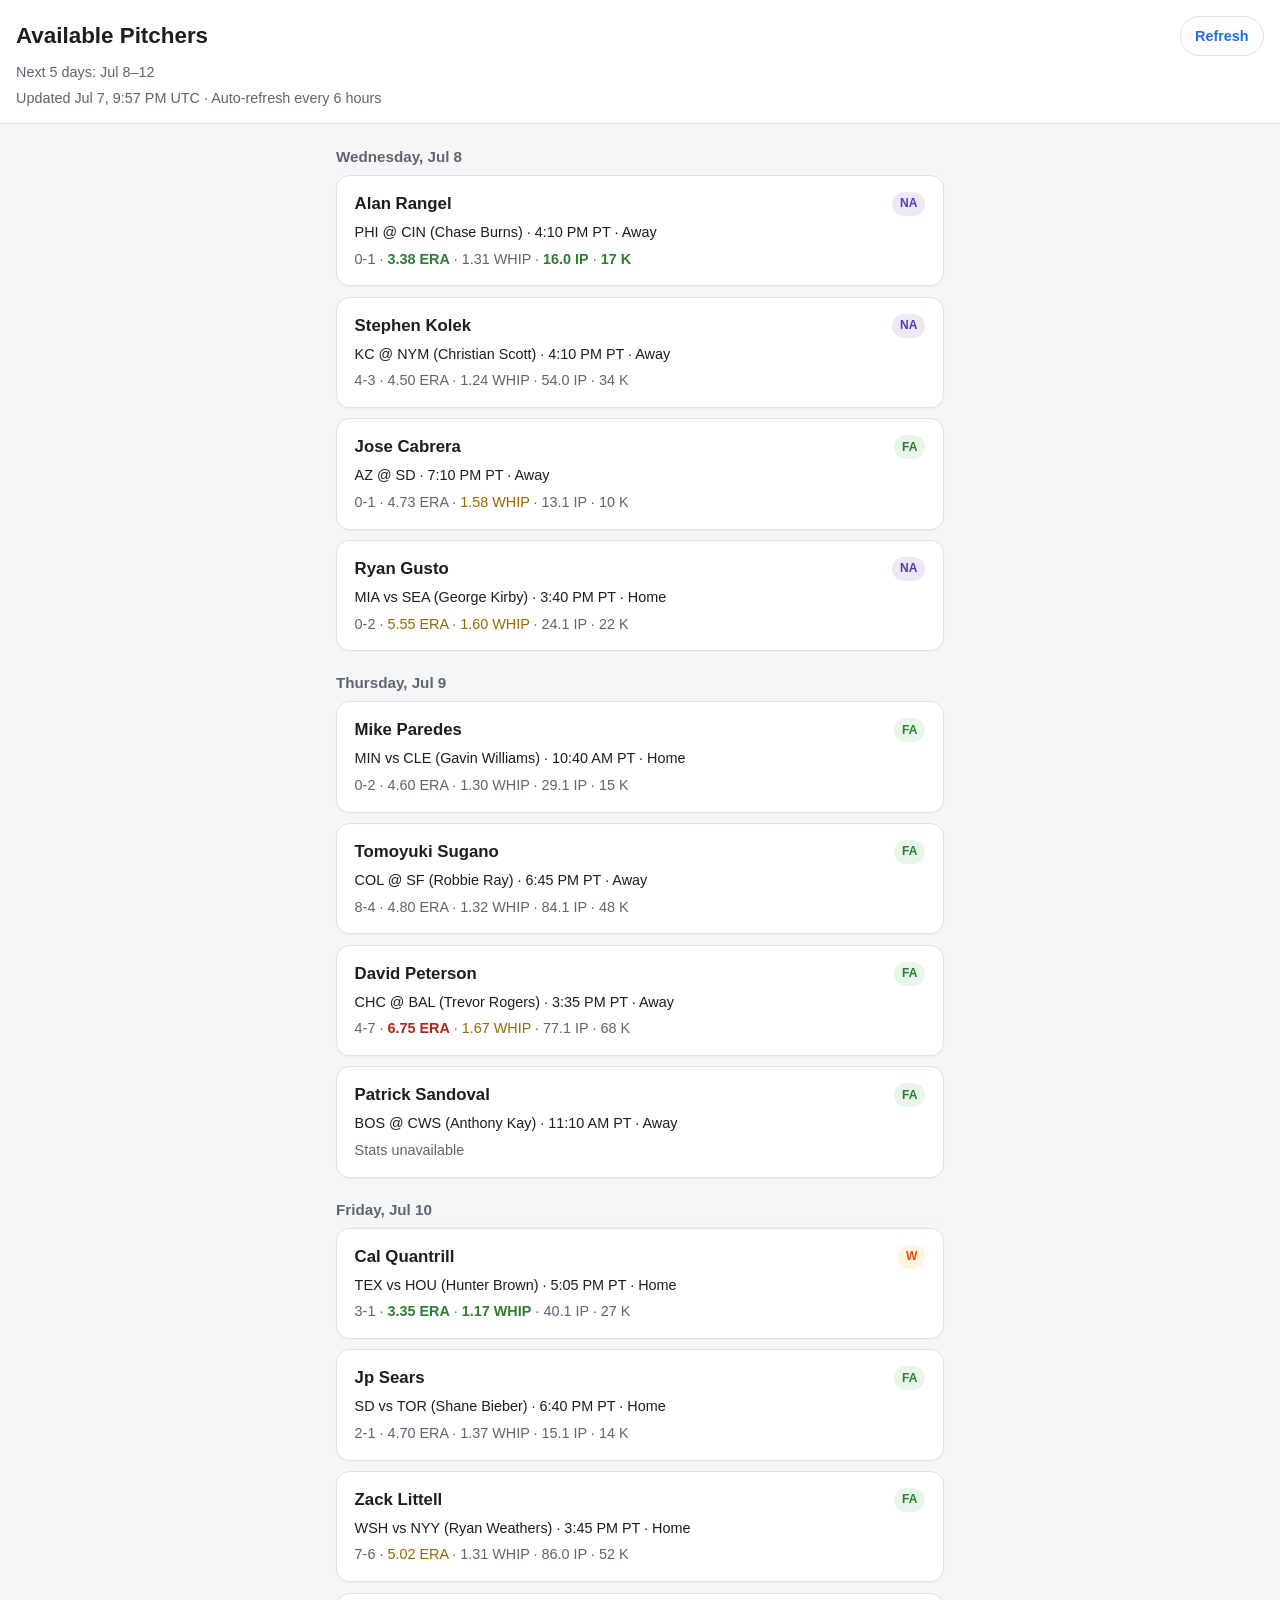
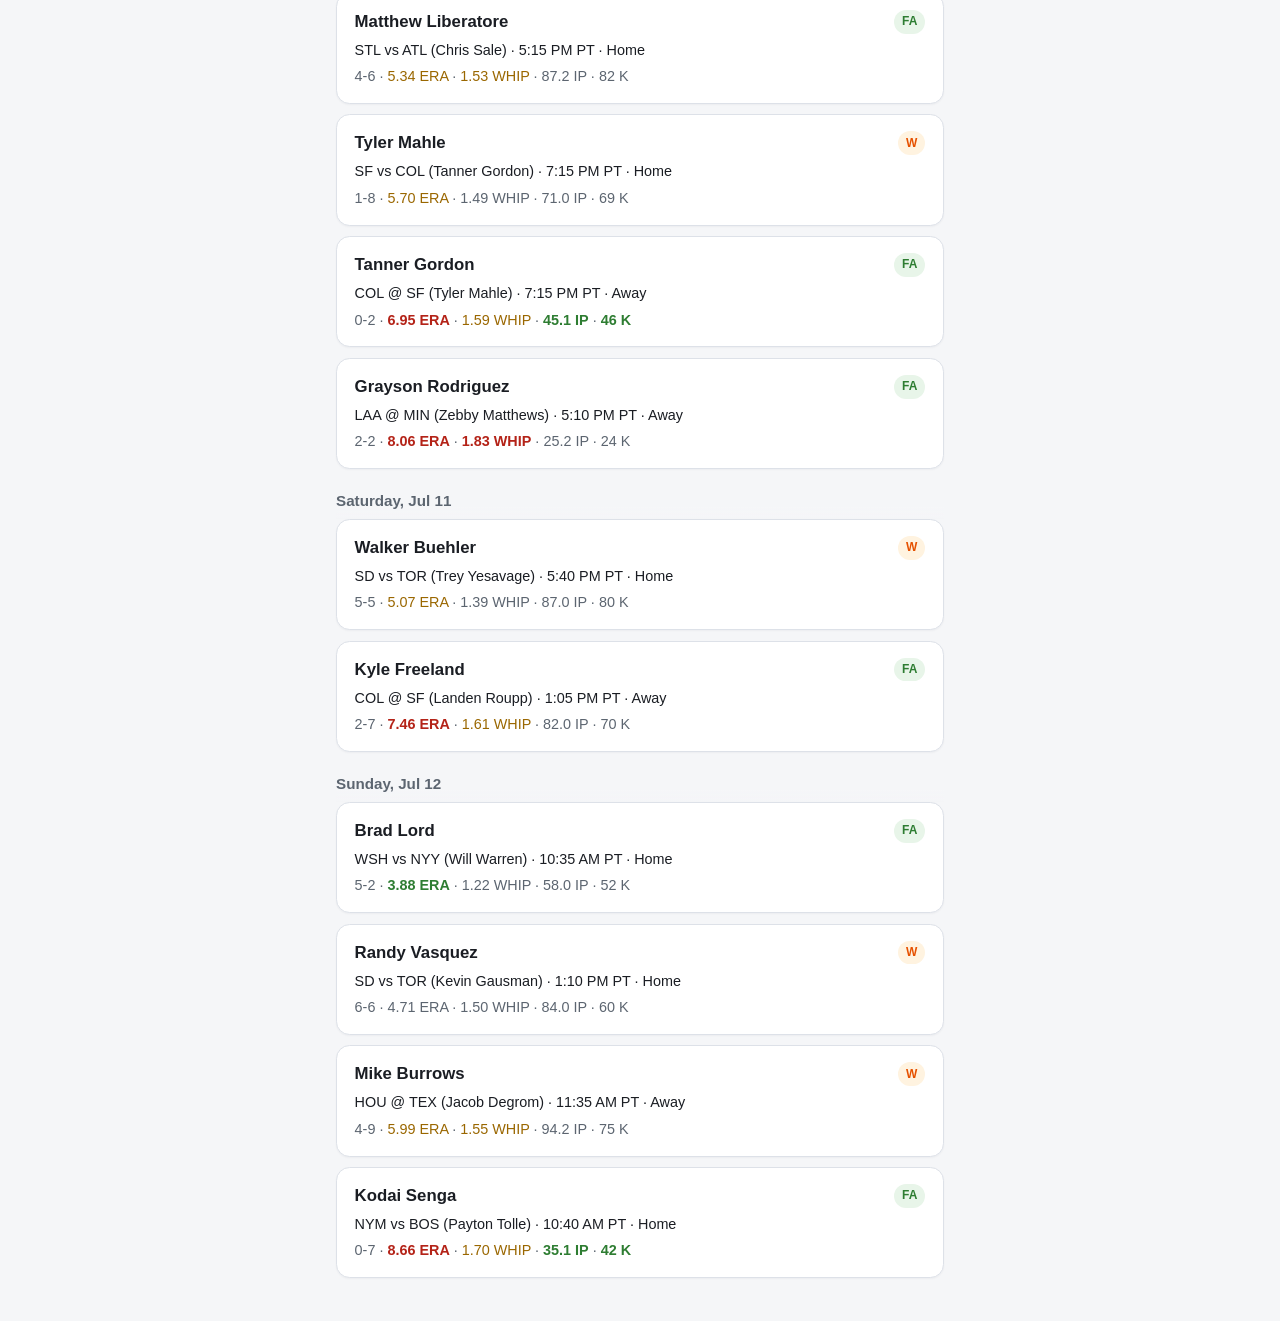
==== docs/index.html @ 3803c18a "Link pitcher names to Yahoo gamelogs Co-authored-by: Cursor <cursoragent@cursor.com>" ====
<!DOCTYPE html>
<html lang="en">
<head>
  <meta charset="utf-8">
  <meta name="viewport" content="width=device-width, initial-scale=1">
  <title>Available Pitchers</title>
  <link rel="stylesheet" href="./static/style.css">
  <script src="./js/config.js"></script>
</head>
<body>
  <header class="page-header">
    <div class="header-top">
      <h1>Available Pitchers</h1>
      <button type="button" id="refresh-btn" class="refresh-btn">Refresh</button>
    </div>
    <p id="date-range" class="date-range"></p>
    <p id="meta" class="meta"></p>
  </header>

  <main id="content">
    <p class="loading">Loading pitchers…</p>
  </main>

  <script>
    const contentEl = document.getElementById("content");
    const dateRangeEl = document.getElementById("date-range");
    const metaEl = document.getElementById("meta");
    const refreshBtn = document.getElementById("refresh-btn");
    const ghConfig = window.GH_PAGES_CONFIG || {};

    const AVAIL_LABELS = {
      free_agent: "FA",
      waivers: "W",
      na_free_agent: "NA",
    };

    function formatDateHeader(isoDate) {
      const d = new Date(isoDate + "T12:00:00");
      return d.toLocaleDateString("en-US", {
        weekday: "long",
        month: "short",
        day: "numeric",
      });
    }

    function formatCachedAt(iso) {
      if (!iso) return "";
      const d = new Date(iso);
      return d.toLocaleString("en-US", {
        month: "short",
        day: "numeric",
        hour: "numeric",
        minute: "2-digit",
        timeZoneName: "short",
      });
    }

    function parseInningsPitched(value) {
      if (value == null || value === "—") return null;
      const text = String(value).trim();
      if (!text || text === "—") return null;
      if (text.includes(".")) {
        const [whole, frac] = text.split(".", 2);
        if (frac.length === 1 && "012".includes(frac)) {
          return parseInt(whole, 10) + parseInt(frac, 10) / 3;
        }
      }
      const n = parseFloat(text);
      return Number.isFinite(n) ? n : null;
    }

    function parseStatFloat(value) {
      if (value == null || value === "—") return null;
      const n = parseFloat(String(value).trim());
      return Number.isFinite(n) ? n : null;
    }

    function eraHighlight(era) {
      const v = parseStatFloat(era);
      if (v === null) return null;
      if (v > 6) return "bad";
      if (v > 5) return "warn";
      if (v < 4) return "good";
      return null;
    }

    function whipHighlight(whip) {
      const v = parseStatFloat(whip);
      if (v === null) return null;
      if (v > 1.7) return "bad";
      if (v > 1.5) return "warn";
      if (v < 1.2) return "good";
      return null;
    }

    function kIpHighlight(strikeouts, inningsPitched) {
      const ip = parseInningsPitched(inningsPitched);
      if (ip === null) return null;
      const ks = Number(strikeouts);
      if (!Number.isFinite(ks)) return null;
      return ks > ip ? "good" : null;
    }

    function statHighlights(stats) {
      return {
        era: eraHighlight(stats.era),
        whip: whipHighlight(stats.whip),
        k_ip: kIpHighlight(stats.strikeouts, stats.innings_pitched),
      };
    }

    function statHighlightClass(level) {
      return level ? `stat-${level}` : "";
    }

    function appendStatPart(parent, text, level) {
      const cls = statHighlightClass(level);
      if (cls) {
        const span = document.createElement("span");
        span.className = cls;
        span.textContent = text;
        parent.appendChild(span);
      } else {
        parent.appendChild(document.createTextNode(text));
      }
    }

    function renderStatsLine(stats, parentEl) {
      parentEl.replaceChildren();
      if (!stats) {
        parentEl.textContent = "Stats unavailable";
        return;
      }
      const h = statHighlights(stats);
      const wl = `${stats.wins ?? 0}-${stats.losses ?? 0}`;
      parentEl.appendChild(document.createTextNode(`${wl} · `));
      appendStatPart(parentEl, `${stats.era ?? "—"} ERA`, h.era);
      parentEl.appendChild(document.createTextNode(" · "));
      appendStatPart(parentEl, `${stats.whip ?? "—"} WHIP`, h.whip);
      parentEl.appendChild(document.createTextNode(" · "));
      appendStatPart(parentEl, `${stats.innings_pitched ?? "—"} IP`, h.k_ip);
      parentEl.appendChild(document.createTextNode(" · "));
      appendStatPart(parentEl, `${stats.strikeouts ?? 0} K`, h.k_ip);
    }

    function homeAwayLabel(value) {
      return value === "away" ? "Away" : "Home";
    }

    function renderPitchers(data) {
      dateRangeEl.textContent = data.date_range
        ? `Next ${data.days} days: ${data.date_range}`
        : "";

      const updated = data.cached_at ? `Updated ${formatCachedAt(data.cached_at)}` : "";
      const schedule = " · Auto-refresh every 6 hours";
      metaEl.textContent = updated ? `${updated}${schedule}` : `No data loaded yet${schedule}`;

      if (data.warnings && data.warnings.length) {
        const warn = document.createElement("div");
        warn.className = "warnings";
        warn.textContent = data.warnings.join(" ");
        contentEl.innerHTML = "";
        contentEl.appendChild(warn);
      } else {
        contentEl.innerHTML = "";
      }

      const pitchers = data.pitchers || [];
      if (!pitchers.length) {
        const empty = document.createElement("p");
        empty.className = "empty";
        empty.textContent = "No available probable starters in this window.";
        contentEl.appendChild(empty);
        return;
      }

      let currentDate = null;
      let section = null;

      for (const p of pitchers) {
        if (p.date !== currentDate) {
          currentDate = p.date;
          section = document.createElement("section");
          section.className = "day-section";

          const heading = document.createElement("h2");
          heading.className = "day-heading";
          heading.textContent = formatDateHeader(p.date);
          section.appendChild(heading);

          contentEl.appendChild(section);
        }

        const card = document.createElement("article");
        card.className = "pitcher-card";

        const top = document.createElement("div");
        top.className = "card-top";

        const name = document.createElement("h3");
        name.className = "pitcher-name";
        if (p.yahoo_gamelog_url) {
          const link = document.createElement("a");
          link.href = p.yahoo_gamelog_url;
          link.target = "_blank";
          link.rel = "noopener noreferrer";
          link.textContent = p.name;
          name.appendChild(link);
        } else {
          name.textContent = p.name;
        }

        const badge = document.createElement("span");
        badge.className = `badge badge-${p.availability || "free_agent"}`;
        badge.textContent = AVAIL_LABELS[p.availability] || "FA";

        top.appendChild(name);
        top.appendChild(badge);

        const matchup = document.createElement("p");
        matchup.className = "matchup";
        const venue = p.home_away === "away" ? "@" : "vs";
        const opponentPitcher = p.opposing_pitcher_name ? ` (${p.opposing_pitcher_name})` : "";
        matchup.textContent = `${p.pitcher_team} ${venue} ${p.opponent_team}${opponentPitcher} · ${p.game_time_pt} · ${homeAwayLabel(p.home_away)}`;

        const stats = document.createElement("p");
        stats.className = "stats";
        renderStatsLine(p.stats, stats);

        card.appendChild(top);
        card.appendChild(matchup);
        card.appendChild(stats);
        section.appendChild(card);
      }
    }

    function pitchersUrl(cacheBust = false) {
      const base = "./data/pitchers.json";
      return cacheBust ? `${base}?t=${Date.now()}` : base;
    }

    async function fetchPitchers(cacheBust = false) {
      const resp = await fetch(pitchersUrl(cacheBust));
      const text = await resp.text();
      let data;
      try {
        data = JSON.parse(text);
      } catch (_) {
        throw new Error("Could not read pitcher data.");
      }
      if (!resp.ok) {
        throw new Error(data.error || "Failed to load pitchers");
      }
      return data;
    }

    async function dispatchRefreshWorkflow() {
      const token = ghConfig.dispatchToken;
      if (!token || !ghConfig.repo || !ghConfig.workflowFile) {
        return false;
      }
      const resp = await fetch(
        `https://api.github.com/repos/${ghConfig.repo}/actions/workflows/${ghConfig.workflowFile}/dispatches`,
        {
          method: "POST",
          headers: {
            Accept: "application/vnd.github+json",
            Authorization: `Bearer ${token}`,
            "X-GitHub-Api-Version": "2022-11-28",
          },
          body: JSON.stringify({ ref: "main" }),
        }
      );
      if (!resp.ok) {
        throw new Error("Could not start refresh workflow.");
      }
      return true;
    }

    function sleep(ms) {
      return new Promise((resolve) => setTimeout(resolve, ms));
    }

    async function pollForUpdatedData(previousCachedAt, maxWaitMs = 180000) {
      const deadline = Date.now() + maxWaitMs;
      while (Date.now() < deadline) {
        await sleep(10000);
        const data = await fetchPitchers(true);
        if (data.cached_at && data.cached_at !== previousCachedAt) {
          return data;
        }
      }
      return fetchPitchers(true);
    }

    async function loadPitchers({ refresh = false } = {}) {
      refreshBtn.disabled = true;
      const started = Date.now();
      const timer = setInterval(() => {
        const secs = Math.floor((Date.now() - started) / 1000);
        const hint = refresh
          ? secs < 15
            ? "Starting refresh…"
            : `Fetching fresh data… (${secs}s)`
          : "Loading pitchers…";
        contentEl.innerHTML = `<p class="loading">${hint}</p>`;
      }, 1000);
      contentEl.innerHTML = '<p class="loading">Loading pitchers…</p>';

      try {
        let data = await fetchPitchers(refresh);
        if (refresh) {
          const previousCachedAt = data.cached_at;
          const dispatched = await dispatchRefreshWorkflow();
          if (dispatched) {
            data = await pollForUpdatedData(previousCachedAt);
          } else {
            data = await fetchPitchers(true);
          }
        }
        renderPitchers(data);
      } catch (err) {
        contentEl.innerHTML = `<p class="error">${err.message}</p>`;
      } finally {
        clearInterval(timer);
        refreshBtn.disabled = false;
      }
    }

    refreshBtn.addEventListener("click", () => loadPitchers({ refresh: true }));
    loadPitchers({ refresh: false });
  </script>
</body>
</html>
---- docs/static/style.css ----
:root {
  color-scheme: light;
  --bg: #f5f6f8;
  --card: #ffffff;
  --text: #1a1d23;
  --muted: #5c6570;
  --border: #dde1e8;
  --accent: #1f6feb;
  --badge-fa: #e8f5e9;
  --badge-fa-text: #2e7d32;
  --badge-w: #fff3e0;
  --badge-w-text: #e65100;
  --badge-na: #ede7f6;
  --badge-na-text: #5e35b1;
  --error: #b42318;
}

* {
  box-sizing: border-box;
}

body {
  margin: 0;
  font-family: -apple-system, BlinkMacSystemFont, "Segoe UI", Roboto, Helvetica, Arial, sans-serif;
  background: var(--bg);
  color: var(--text);
  line-height: 1.45;
}

.page-header {
  position: sticky;
  top: 0;
  z-index: 10;
  background: var(--card);
  border-bottom: 1px solid var(--border);
  padding: 1rem 1rem 0.85rem;
}

.header-top {
  display: flex;
  align-items: center;
  justify-content: space-between;
  gap: 0.75rem;
}

h1 {
  margin: 0;
  font-size: 1.25rem;
  font-weight: 700;
}

.date-range,
.meta {
  margin: 0.35rem 0 0;
  font-size: 0.9rem;
  color: var(--muted);
}

.refresh-btn {
  border: 1px solid var(--border);
  background: var(--card);
  color: var(--accent);
  border-radius: 999px;
  padding: 0.45rem 0.9rem;
  font-size: 0.9rem;
  font-weight: 600;
  cursor: pointer;
  min-height: 2.5rem;
}

.refresh-btn:disabled {
  opacity: 0.6;
  cursor: wait;
}

main {
  padding: 0.75rem 1rem 2rem;
  max-width: 640px;
  margin: 0 auto;
}

.loading,
.empty,
.error {
  text-align: center;
  padding: 2rem 0.5rem;
  color: var(--muted);
}

.error {
  color: var(--error);
}

.warnings {
  background: #fff8e1;
  border: 1px solid #ffe082;
  border-radius: 0.75rem;
  padding: 0.75rem 1rem;
  margin-bottom: 0.75rem;
  font-size: 0.9rem;
  color: #6d4c00;
}

.day-section {
  margin-bottom: 0.5rem;
}

.day-heading {
  position: sticky;
  top: 5.5rem;
  z-index: 5;
  margin: 0;
  padding: 0.65rem 0 0.45rem;
  font-size: 0.95rem;
  font-weight: 700;
  color: var(--muted);
  background: linear-gradient(var(--bg) 70%, transparent);
}

.pitcher-card {
  background: var(--card);
  border: 1px solid var(--border);
  border-radius: 0.85rem;
  padding: 0.85rem 1rem;
  margin-bottom: 0.65rem;
  box-shadow: 0 1px 2px rgba(16, 24, 40, 0.04);
}

.card-top {
  display: flex;
  align-items: flex-start;
  justify-content: space-between;
  gap: 0.75rem;
}

.pitcher-name {
  margin: 0;
  font-size: 1.05rem;
  font-weight: 700;
}

.pitcher-name a {
  color: inherit;
  text-decoration: none;
}

.pitcher-name a:hover {
  color: var(--accent);
  text-decoration: underline;
}

.badge {
  flex-shrink: 0;
  font-size: 0.75rem;
  font-weight: 700;
  padding: 0.2rem 0.5rem;
  border-radius: 999px;
}

.badge-free_agent {
  background: var(--badge-fa);
  color: var(--badge-fa-text);
}

.badge-waivers {
  background: var(--badge-w);
  color: var(--badge-w-text);
}

.badge-na_free_agent {
  background: var(--badge-na);
  color: var(--badge-na-text);
}

.matchup,
.stats {
  margin: 0.35rem 0 0;
  font-size: 0.9rem;
}

.matchup {
  color: var(--text);
}

.stats {
  color: var(--muted);
}

.stats .stat-good {
  font-weight: 700;
  color: var(--badge-fa-text);
}

.stats .stat-warn {
  color: #9a6700;
}

.stats .stat-bad {
  font-weight: 700;
  color: var(--error);
}

@media (min-width: 480px) {
  h1 {
    font-size: 1.4rem;
  }

  .pitcher-card {
    padding: 1rem 1.1rem;
  }
}
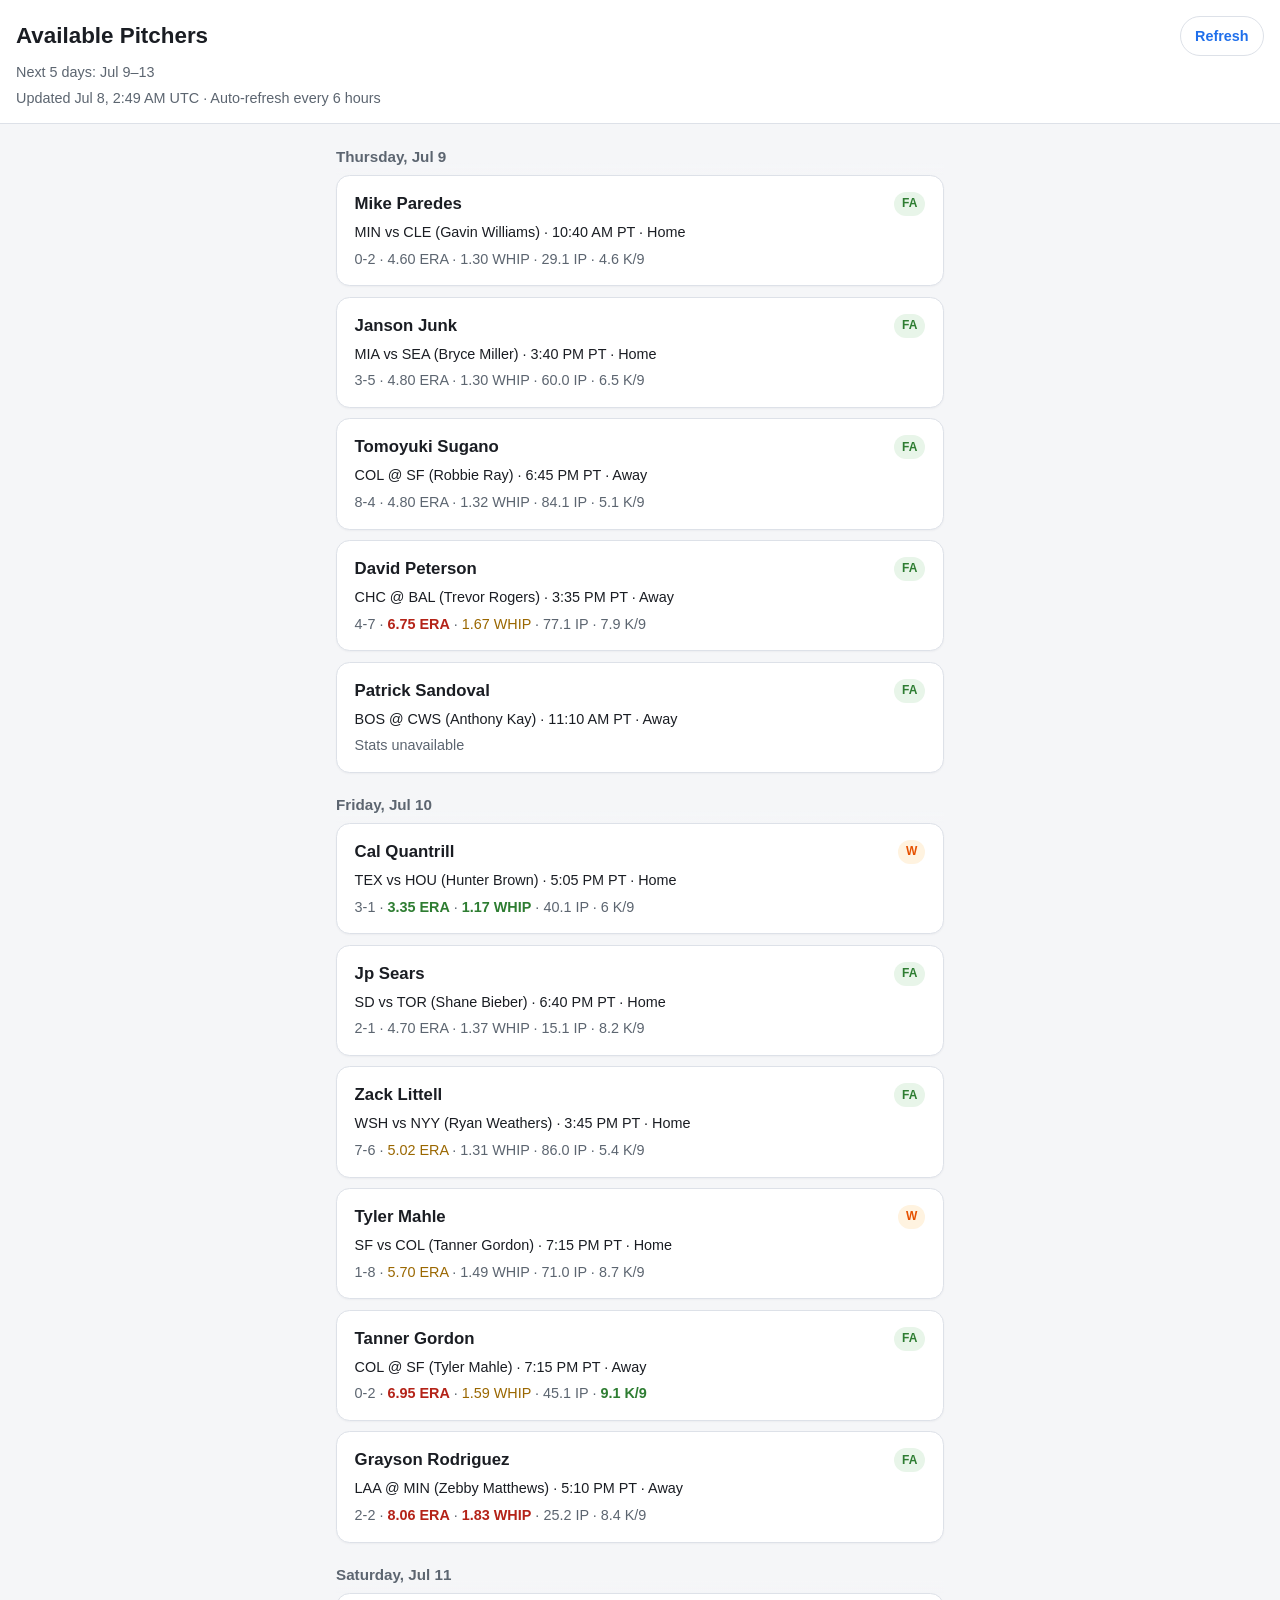
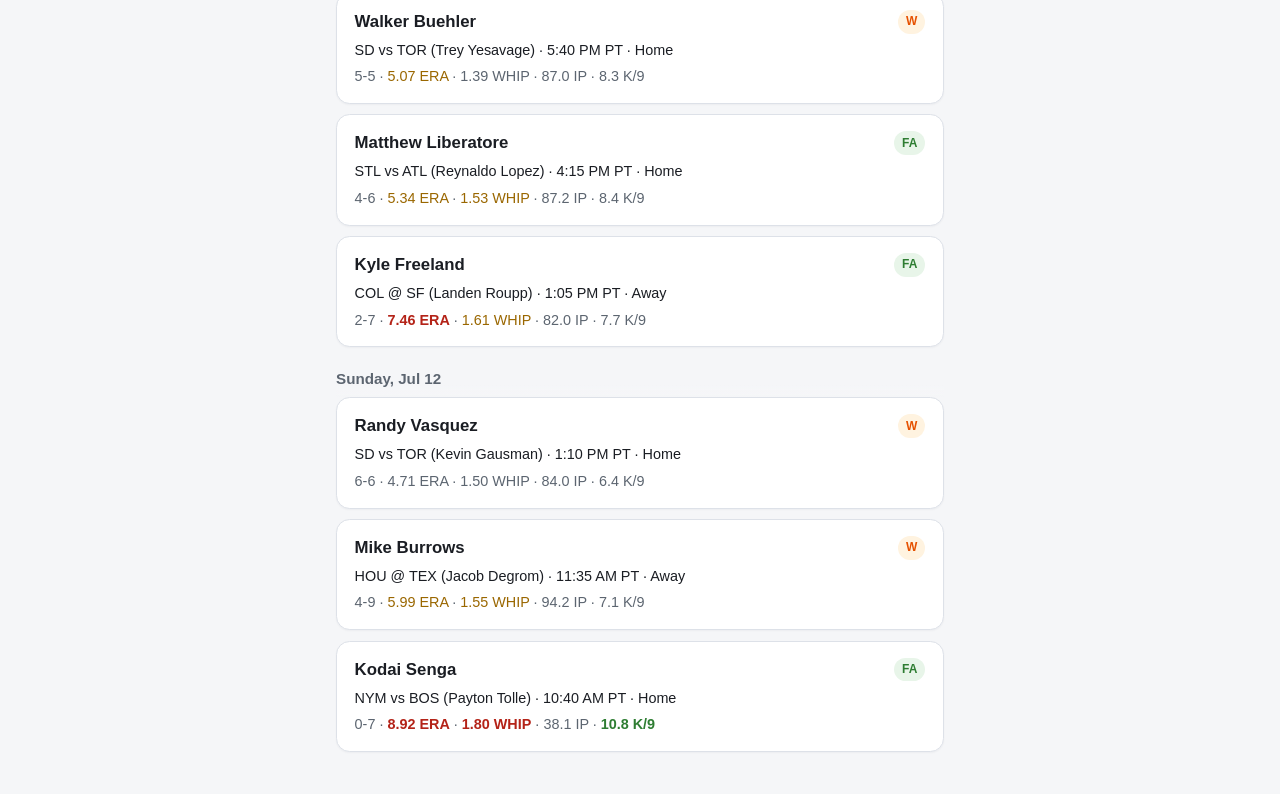
==== commit 650522a1: "Add K/9" ====
--- a/docs/index.html
+++ b/docs/index.html
@@ -93,19 +93,32 @@
       return null;
     }
 
-    function kIpHighlight(strikeouts, inningsPitched) {
+    function kPer9(strikeouts, inningsPitched) {
       const ip = parseInningsPitched(inningsPitched);
-      if (ip === null) return null;
+      if (ip === null || ip <= 0) return null;
       const ks = Number(strikeouts);
       if (!Number.isFinite(ks)) return null;
-      return ks > ip ? "good" : null;
+      return (ks / ip) * 9;
+    }
+
+    function formatKPer9(value) {
+      if (value === null) return "—";
+      const rounded = Math.round(value * 10) / 10;
+      if (rounded === Math.floor(rounded)) return String(Math.floor(rounded));
+      return String(rounded);
+    }
+
+    function kPer9Highlight(strikeouts, inningsPitched) {
+      const value = kPer9(strikeouts, inningsPitched);
+      if (value === null) return null;
+      return value >= 9 ? "good" : null;
     }
 
     function statHighlights(stats) {
       return {
         era: eraHighlight(stats.era),
         whip: whipHighlight(stats.whip),
-        k_ip: kIpHighlight(stats.strikeouts, stats.innings_pitched),
+        k_per_9: kPer9Highlight(stats.strikeouts, stats.innings_pitched),
       };
     }
 
@@ -138,16 +151,17 @@
       parentEl.appendChild(document.createTextNode(" · "));
       appendStatPart(parentEl, `${stats.whip ?? "—"} WHIP`, h.whip);
       parentEl.appendChild(document.createTextNode(" · "));
-      appendStatPart(parentEl, `${stats.innings_pitched ?? "—"} IP`, h.k_ip);
+      parentEl.appendChild(document.createTextNode(`${stats.innings_pitched ?? "—"} IP`));
       parentEl.appendChild(document.createTextNode(" · "));
-      appendStatPart(parentEl, `${stats.strikeouts ?? 0} K`, h.k_ip);
+      const k9 = kPer9(stats.strikeouts, stats.innings_pitched);
+      appendStatPart(parentEl, `${formatKPer9(k9)} K/9`, h.k_per_9);
     }
 
     function homeAwayLabel(value) {
       return value === "away" ? "Away" : "Home";
     }
 
-    function renderPitchers(data) {
+    function renderPitchers(data, { refreshNotice = null } = {}) {
       dateRangeEl.textContent = data.date_range
         ? `Next ${data.days} days: ${data.date_range}`
         : "";
@@ -156,14 +170,18 @@
       const schedule = " · Auto-refresh every 6 hours";
       metaEl.textContent = updated ? `${updated}${schedule}` : `No data loaded yet${schedule}`;
 
+      contentEl.innerHTML = "";
+      if (refreshNotice) {
+        const notice = document.createElement("div");
+        notice.className = "warnings";
+        notice.textContent = refreshNotice;
+        contentEl.appendChild(notice);
+      }
       if (data.warnings && data.warnings.length) {
         const warn = document.createElement("div");
         warn.className = "warnings";
         warn.textContent = data.warnings.join(" ");
-        contentEl.innerHTML = "";
         contentEl.appendChild(warn);
-      } else {
-        contentEl.innerHTML = "";
       }
 
       const pitchers = data.pitchers || [];
@@ -255,10 +273,22 @@
       return data;
     }
 
+    function refreshDispatchNotice(result) {
+      if (result.ok) return null;
+      if (result.reason === "no_token") {
+        return "Live refresh unavailable (no dispatch token on this site). Showing last cached data.";
+      }
+      if (result.status === 401) {
+        return "Live refresh unavailable (dispatch token rejected by GitHub). If you just updated PAGES_REFRESH_TOKEN, run the Refresh pitcher data workflow once so it republishes docs/js/config.js. The token also needs Actions: Read and write on this repo.";
+      }
+      const detail = result.detail || (result.status ? `HTTP ${result.status}` : "unknown error");
+      return `Live refresh unavailable (${detail}). Showing last cached data.`;
+    }
+
     async function dispatchRefreshWorkflow() {
       const token = ghConfig.dispatchToken;
       if (!token || !ghConfig.repo || !ghConfig.workflowFile) {
-        return false;
+        return { ok: false, reason: "no_token" };
       }
       const resp = await fetch(
         `https://api.github.com/repos/${ghConfig.repo}/actions/workflows/${ghConfig.workflowFile}/dispatches`,
@@ -273,9 +303,16 @@
         }
       );
       if (!resp.ok) {
-        throw new Error("Could not start refresh workflow.");
-      }
-      return true;
+        let detail = "";
+        try {
+          const body = await resp.json();
+          detail = body.message || "";
+        } catch (_) {
+          /* ignore */
+        }
+        return { ok: false, reason: "dispatch_failed", status: resp.status, detail };
+      }
+      return { ok: true };
     }
 
     function sleep(ms) {
@@ -310,16 +347,18 @@
 
       try {
         let data = await fetchPitchers(refresh);
+        let refreshNotice = null;
         if (refresh) {
           const previousCachedAt = data.cached_at;
-          const dispatched = await dispatchRefreshWorkflow();
-          if (dispatched) {
+          const dispatch = await dispatchRefreshWorkflow();
+          if (dispatch.ok) {
             data = await pollForUpdatedData(previousCachedAt);
           } else {
+            refreshNotice = refreshDispatchNotice(dispatch);
             data = await fetchPitchers(true);
           }
         }
-        renderPitchers(data);
+        renderPitchers(data, { refreshNotice });
       } catch (err) {
         contentEl.innerHTML = `<p class="error">${err.message}</p>`;
       } finally {
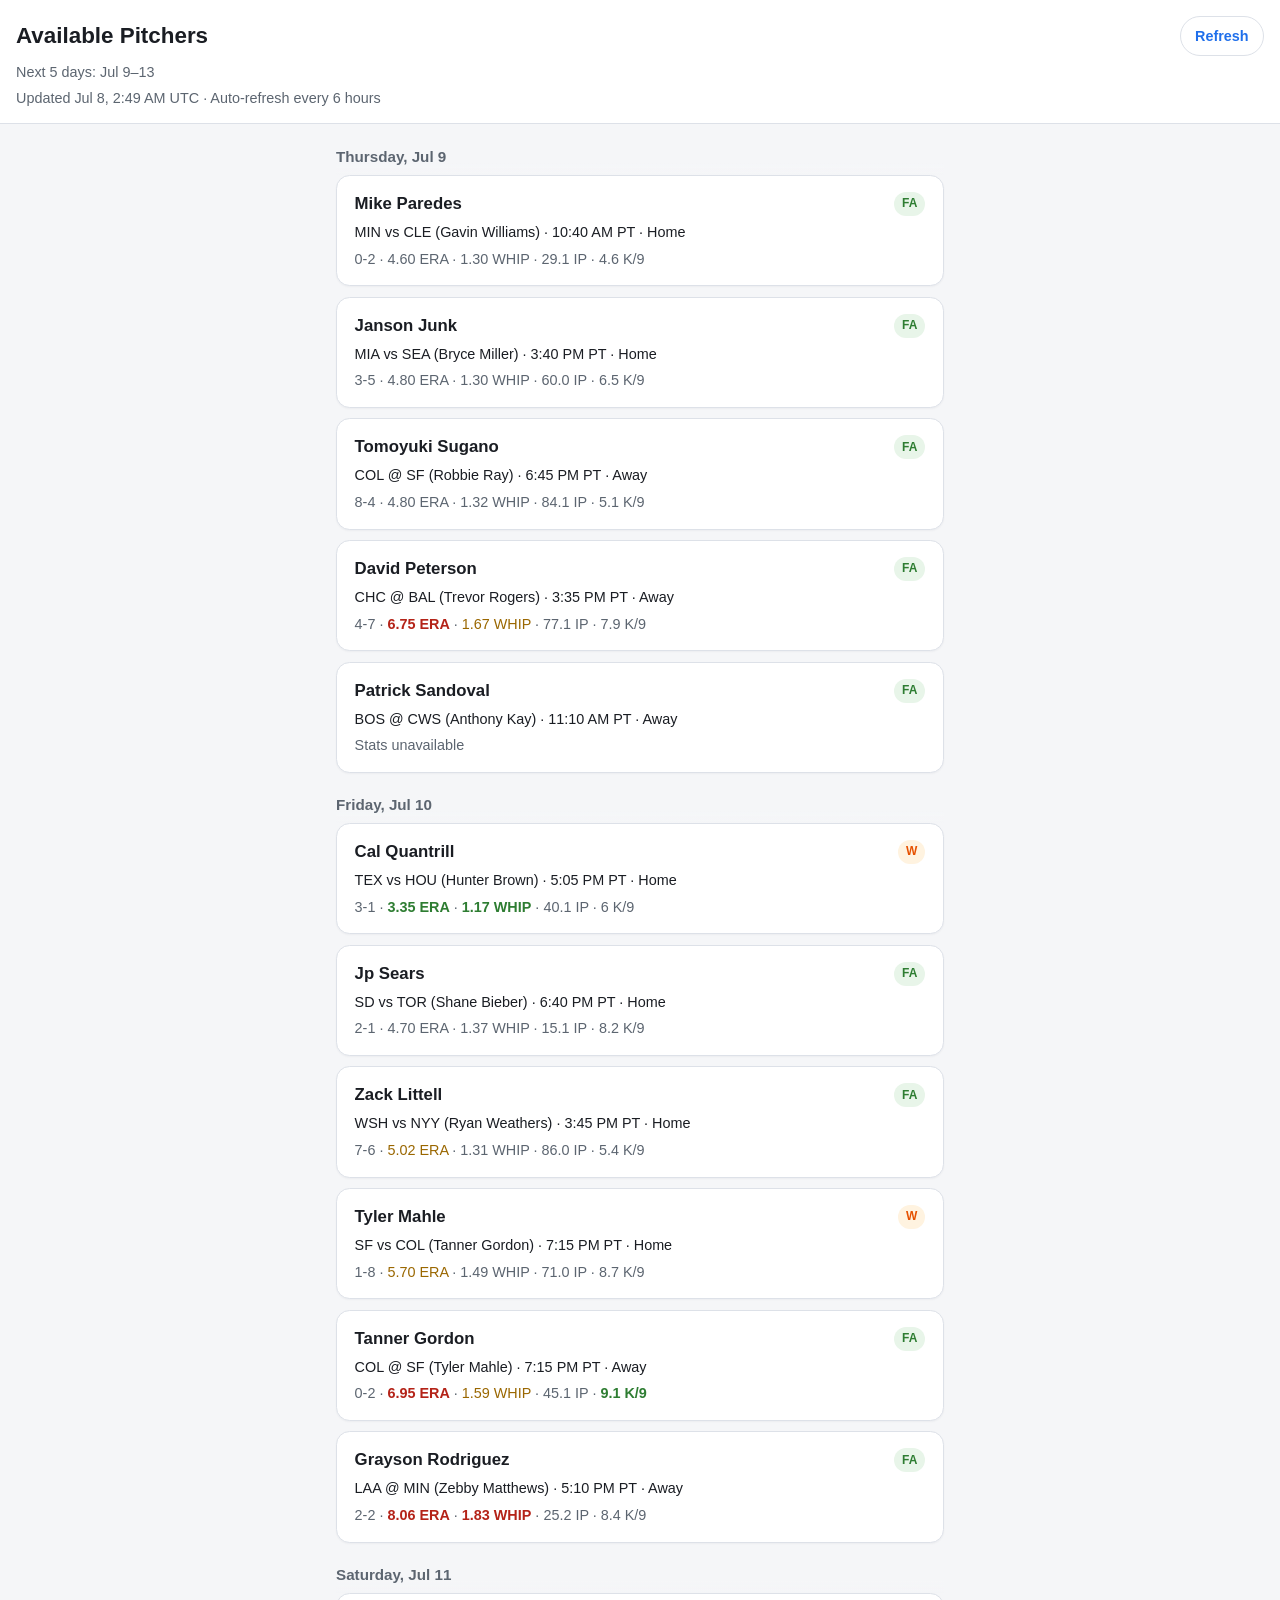
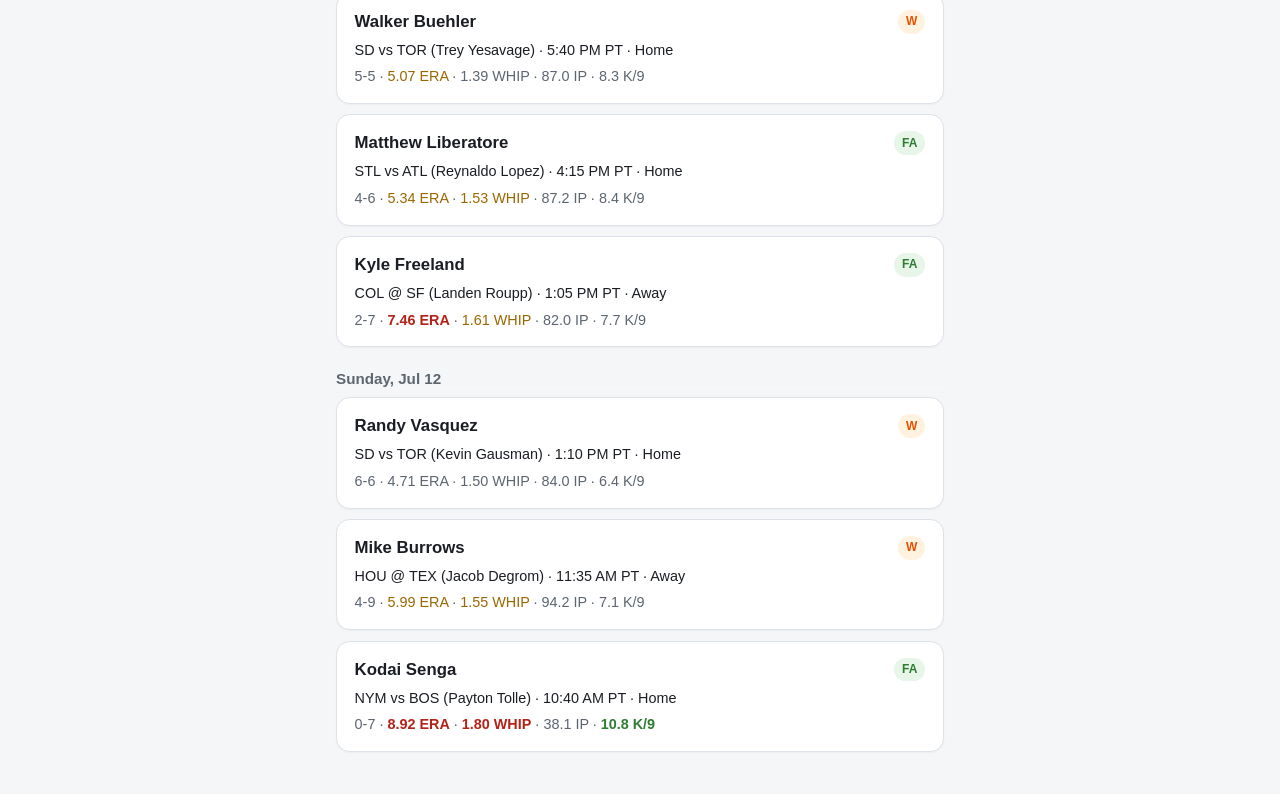
==== commit 42b22ae8: "Merge pull request #2 from esmukler/cursor/opponent-ops-highlighting Add opponent OPS highlighting t" ====
--- a/docs/index.html
+++ b/docs/index.html
@@ -157,6 +157,17 @@
       appendStatPart(parentEl, `${formatKPer9(k9)} K/9`, h.k_per_9);
     }
 
+    function renderMatchup(p, parentEl) {
+      parentEl.replaceChildren();
+      parentEl.appendChild(document.createTextNode(`${p.pitcher_team} `));
+      parentEl.appendChild(document.createTextNode(p.home_away === "away" ? "@ " : "vs "));
+      appendStatPart(parentEl, p.opponent_team, p.opponent_highlight);
+      if (p.opposing_pitcher_name) {
+        parentEl.appendChild(document.createTextNode(` (${p.opposing_pitcher_name})`));
+      }
+      parentEl.appendChild(document.createTextNode(` · ${p.game_time_pt} · ${homeAwayLabel(p.home_away)}`));
+    }
+
     function homeAwayLabel(value) {
       return value === "away" ? "Away" : "Home";
     }
@@ -238,9 +249,7 @@
 
         const matchup = document.createElement("p");
         matchup.className = "matchup";
-        const venue = p.home_away === "away" ? "@" : "vs";
-        const opponentPitcher = p.opposing_pitcher_name ? ` (${p.opposing_pitcher_name})` : "";
-        matchup.textContent = `${p.pitcher_team} ${venue} ${p.opponent_team}${opponentPitcher} · ${p.game_time_pt} · ${homeAwayLabel(p.home_away)}`;
+        renderMatchup(p, matchup);
 
         const stats = document.createElement("p");
         stats.className = "stats";
--- a/docs/static/style.css
+++ b/docs/static/style.css
@@ -200,6 +200,20 @@
   color: var(--error);
 }
 
+.matchup .stat-good {
+  font-weight: 700;
+  color: var(--badge-fa-text);
+}
+
+.matchup .stat-warn {
+  color: #9a6700;
+}
+
+.matchup .stat-bad {
+  font-weight: 700;
+  color: var(--error);
+}
+
 @media (min-width: 480px) {
   h1 {
     font-size: 1.4rem;
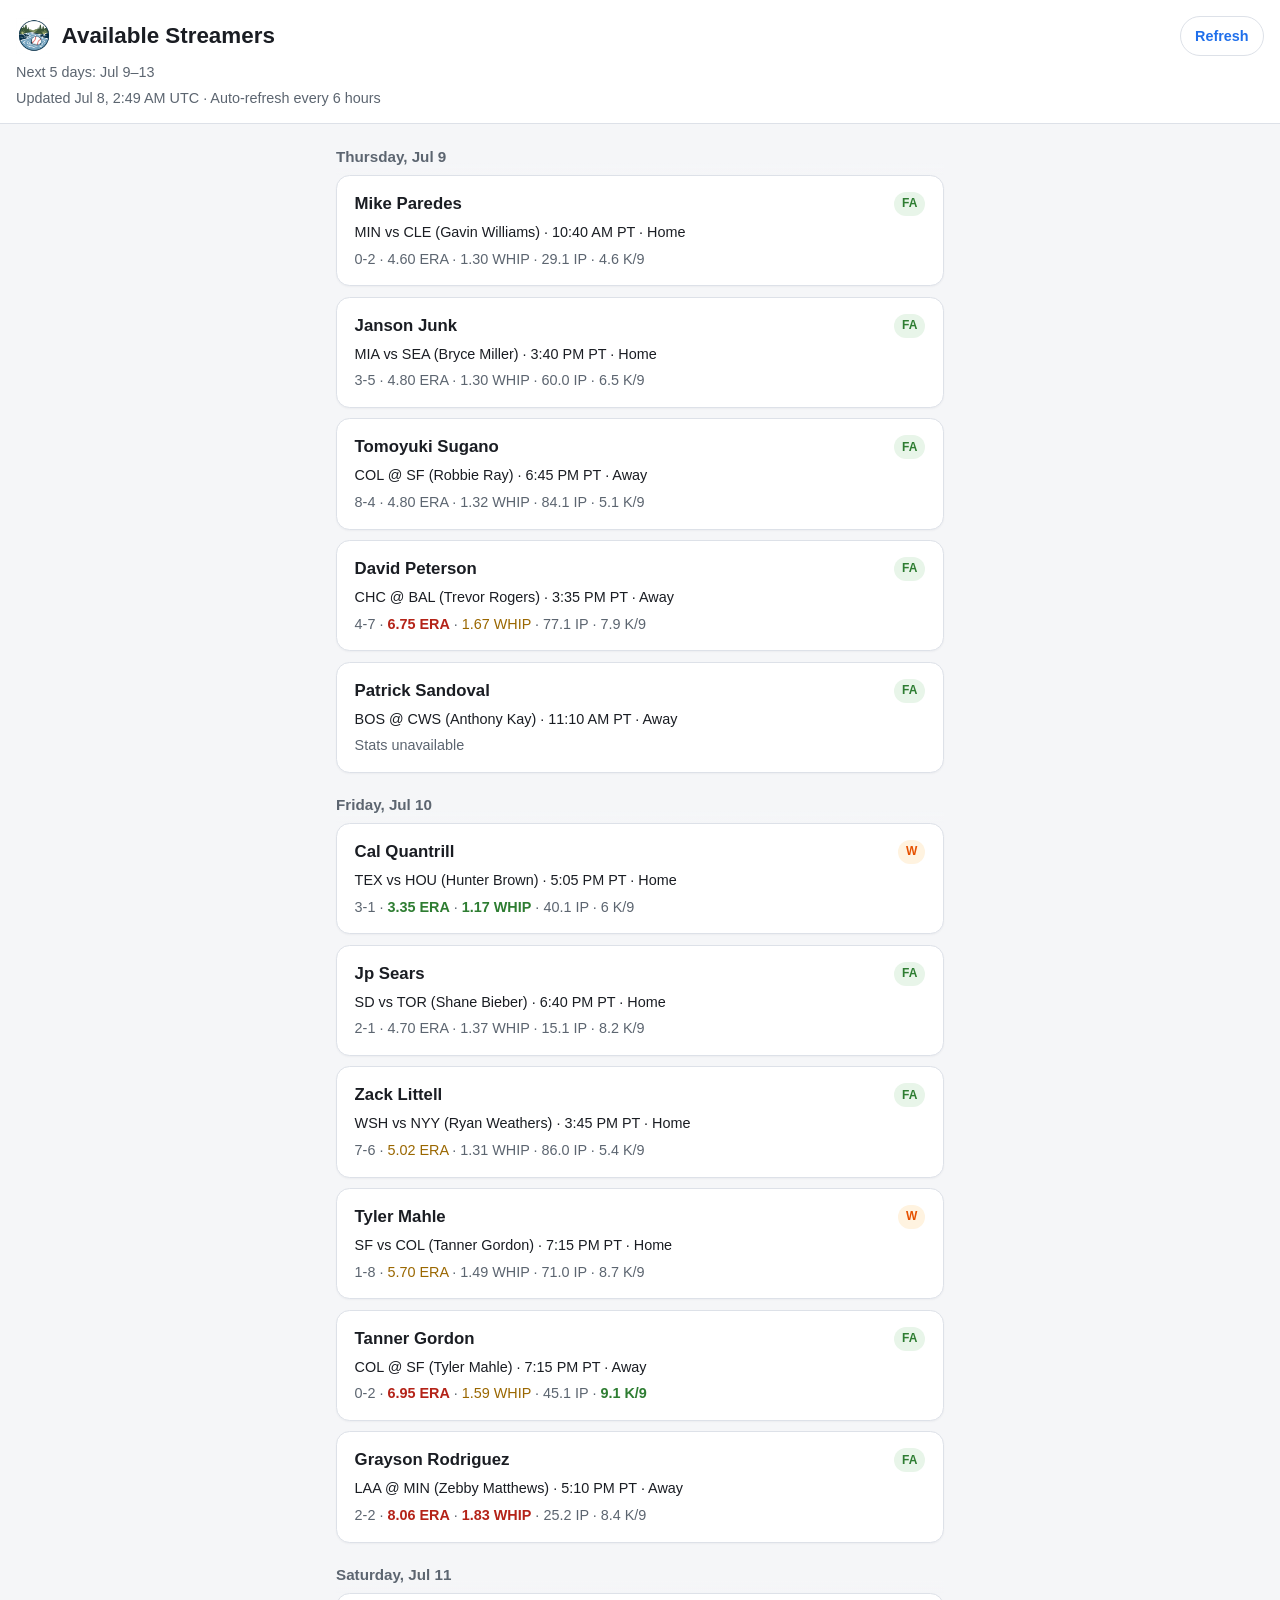
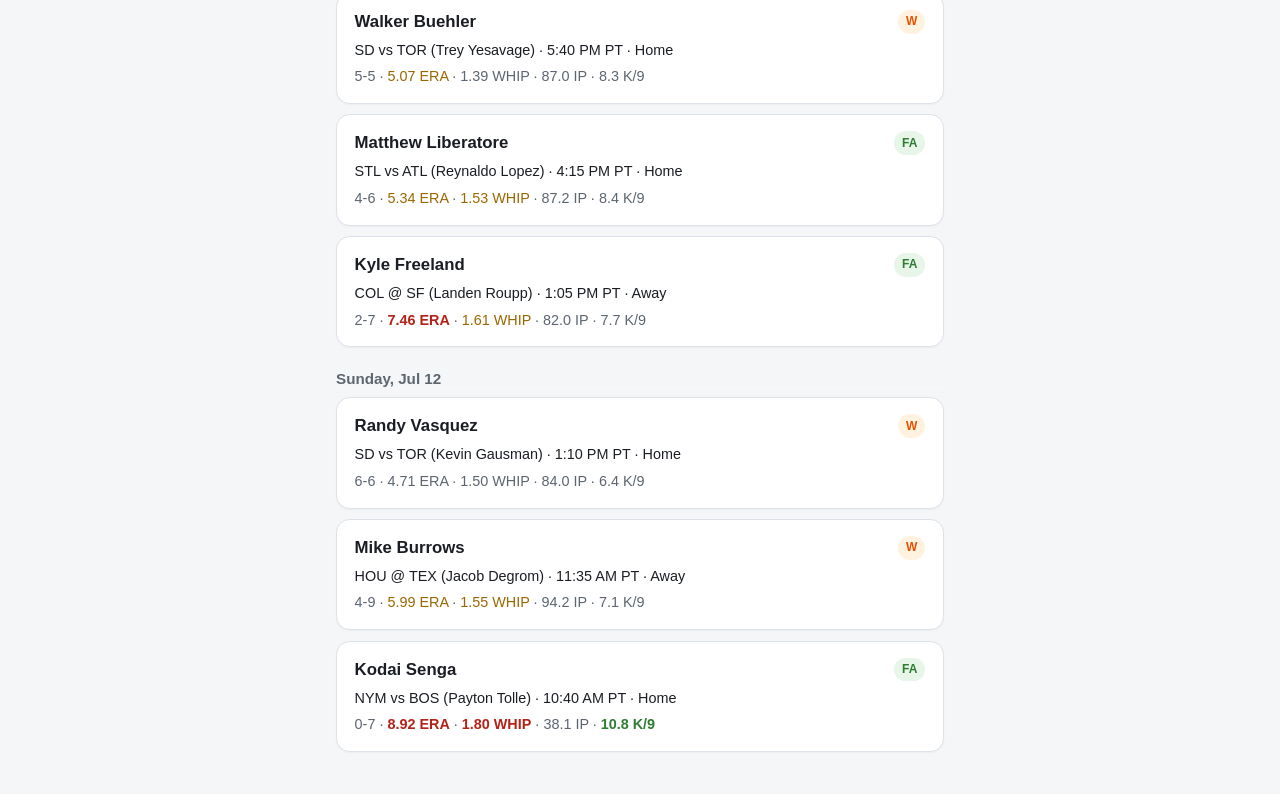
==== commit a33d0c15: "Add streamer logo" ====
--- a/docs/index.html
+++ b/docs/index.html
@@ -3,14 +3,24 @@
 <head>
   <meta charset="utf-8">
   <meta name="viewport" content="width=device-width, initial-scale=1">
-  <title>Available Pitchers</title>
+  <title>Available Streamers</title>
+  <link rel="icon" href="./static/baseball-streamer-logo.png" type="image/png">
   <link rel="stylesheet" href="./static/style.css">
   <script src="./js/config.js"></script>
 </head>
 <body>
   <header class="page-header">
     <div class="header-top">
-      <h1>Available Pitchers</h1>
+      <div class="header-brand">
+        <img
+          src="./static/baseball-streamer-logo.png"
+          alt=""
+          class="header-logo"
+          width="36"
+          height="36"
+        >
+        <h1>Available Streamers</h1>
+      </div>
       <button type="button" id="refresh-btn" class="refresh-btn">Refresh</button>
     </div>
     <p id="date-range" class="date-range"></p>
--- a/docs/static/style.css
+++ b/docs/static/style.css
@@ -43,6 +43,20 @@
   gap: 0.75rem;
 }
 
+.header-brand {
+  display: flex;
+  align-items: center;
+  gap: 0.6rem;
+  min-width: 0;
+}
+
+.header-logo {
+  width: 2.25rem;
+  height: 2.25rem;
+  flex-shrink: 0;
+  object-fit: contain;
+}
+
 h1 {
   margin: 0;
   font-size: 1.25rem;
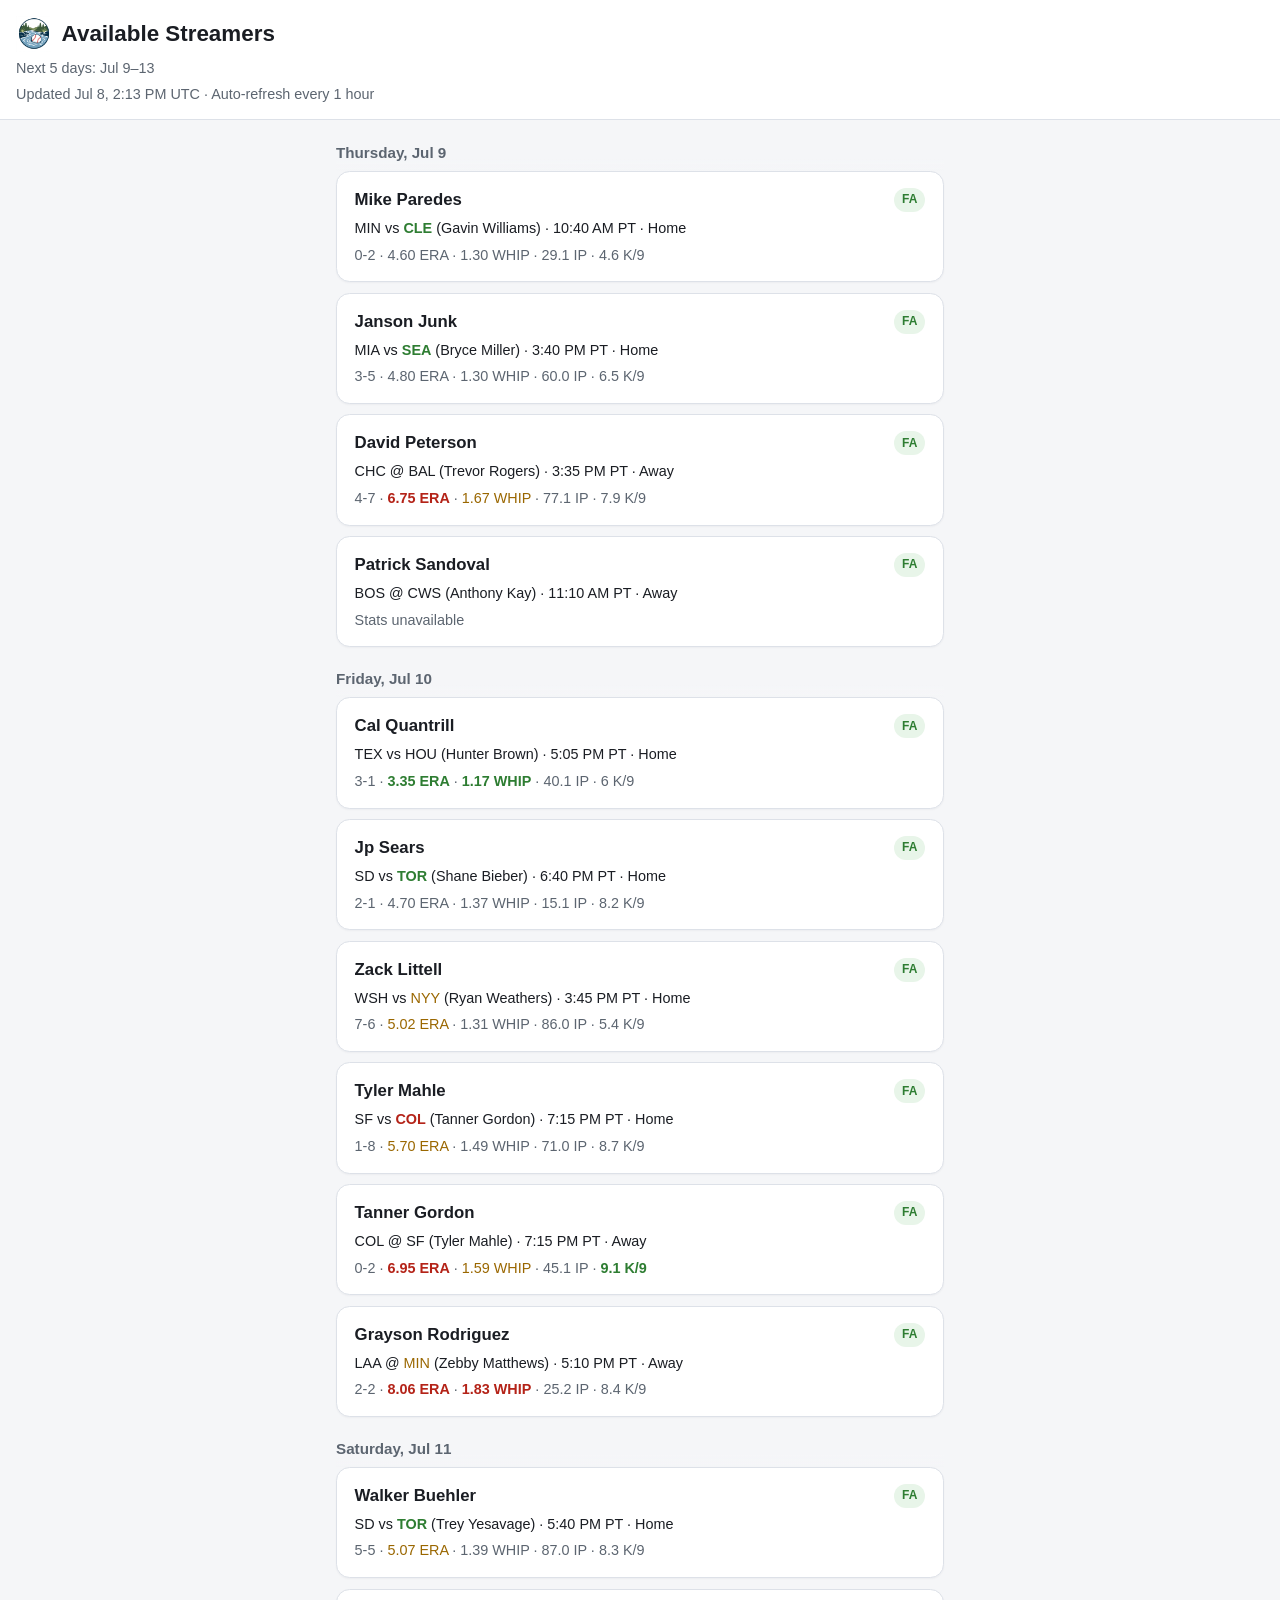
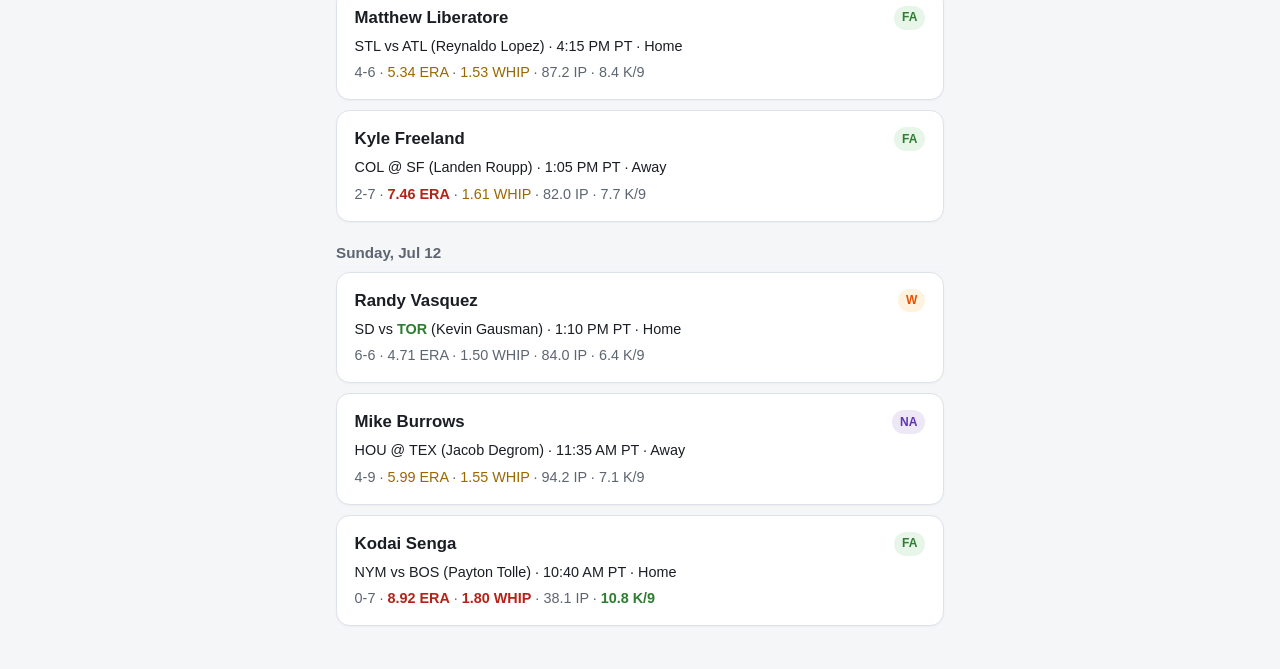
==== commit 3abde2b1: "Remove manual refresh btn; add team OPS highlighting" ====
--- a/docs/index.html
+++ b/docs/index.html
@@ -21,7 +21,6 @@
         >
         <h1>Available Streamers</h1>
       </div>
-      <button type="button" id="refresh-btn" class="refresh-btn">Refresh</button>
     </div>
     <p id="date-range" class="date-range"></p>
     <p id="meta" class="meta"></p>
@@ -35,8 +34,6 @@
     const contentEl = document.getElementById("content");
     const dateRangeEl = document.getElementById("date-range");
     const metaEl = document.getElementById("meta");
-    const refreshBtn = document.getElementById("refresh-btn");
-    const ghConfig = window.GH_PAGES_CONFIG || {};
 
     const AVAIL_LABELS = {
       free_agent: "FA",
@@ -182,22 +179,16 @@
       return value === "away" ? "Away" : "Home";
     }
 
-    function renderPitchers(data, { refreshNotice = null } = {}) {
+    function renderPitchers(data) {
       dateRangeEl.textContent = data.date_range
         ? `Next ${data.days} days: ${data.date_range}`
         : "";
 
       const updated = data.cached_at ? `Updated ${formatCachedAt(data.cached_at)}` : "";
-      const schedule = " · Auto-refresh every 6 hours";
+      const schedule = " · Auto-refresh every 1 hour";
       metaEl.textContent = updated ? `${updated}${schedule}` : `No data loaded yet${schedule}`;
 
       contentEl.innerHTML = "";
-      if (refreshNotice) {
-        const notice = document.createElement("div");
-        notice.className = "warnings";
-        notice.textContent = refreshNotice;
-        contentEl.appendChild(notice);
-      }
       if (data.warnings && data.warnings.length) {
         const warn = document.createElement("div");
         warn.className = "warnings";
@@ -272,13 +263,14 @@
       }
     }
 
-    function pitchersUrl(cacheBust = false) {
+    function pitchersUrl() {
       const base = "./data/pitchers.json";
-      return cacheBust ? `${base}?t=${Date.now()}` : base;
-    }
-
-    async function fetchPitchers(cacheBust = false) {
-      const resp = await fetch(pitchersUrl(cacheBust));
+      const hourBucket = Math.floor(Date.now() / 3600000);
+      return `${base}?t=${hourBucket}`;
+    }
+
+    async function fetchPitchers() {
+      const resp = await fetch(pitchersUrl());
       const text = await resp.text();
       let data;
       try {
@@ -292,102 +284,17 @@
       return data;
     }
 
-    function refreshDispatchNotice(result) {
-      if (result.ok) return null;
-      if (result.reason === "no_token") {
-        return "Live refresh unavailable (no dispatch token on this site). Showing last cached data.";
-      }
-      if (result.status === 401) {
-        return "Live refresh unavailable (dispatch token rejected by GitHub). If you just updated PAGES_REFRESH_TOKEN, run the Refresh pitcher data workflow once so it republishes docs/js/config.js. The token also needs Actions: Read and write on this repo.";
-      }
-      const detail = result.detail || (result.status ? `HTTP ${result.status}` : "unknown error");
-      return `Live refresh unavailable (${detail}). Showing last cached data.`;
-    }
-
-    async function dispatchRefreshWorkflow() {
-      const token = ghConfig.dispatchToken;
-      if (!token || !ghConfig.repo || !ghConfig.workflowFile) {
-        return { ok: false, reason: "no_token" };
-      }
-      const resp = await fetch(
-        `https://api.github.com/repos/${ghConfig.repo}/actions/workflows/${ghConfig.workflowFile}/dispatches`,
-        {
-          method: "POST",
-          headers: {
-            Accept: "application/vnd.github+json",
-            Authorization: `Bearer ${token}`,
-            "X-GitHub-Api-Version": "2022-11-28",
-          },
-          body: JSON.stringify({ ref: "main" }),
-        }
-      );
-      if (!resp.ok) {
-        let detail = "";
-        try {
-          const body = await resp.json();
-          detail = body.message || "";
-        } catch (_) {
-          /* ignore */
-        }
-        return { ok: false, reason: "dispatch_failed", status: resp.status, detail };
-      }
-      return { ok: true };
-    }
-
-    function sleep(ms) {
-      return new Promise((resolve) => setTimeout(resolve, ms));
-    }
-
-    async function pollForUpdatedData(previousCachedAt, maxWaitMs = 180000) {
-      const deadline = Date.now() + maxWaitMs;
-      while (Date.now() < deadline) {
-        await sleep(10000);
-        const data = await fetchPitchers(true);
-        if (data.cached_at && data.cached_at !== previousCachedAt) {
-          return data;
-        }
-      }
-      return fetchPitchers(true);
-    }
-
-    async function loadPitchers({ refresh = false } = {}) {
-      refreshBtn.disabled = true;
-      const started = Date.now();
-      const timer = setInterval(() => {
-        const secs = Math.floor((Date.now() - started) / 1000);
-        const hint = refresh
-          ? secs < 15
-            ? "Starting refresh…"
-            : `Fetching fresh data… (${secs}s)`
-          : "Loading pitchers…";
-        contentEl.innerHTML = `<p class="loading">${hint}</p>`;
-      }, 1000);
+    async function loadPitchers() {
       contentEl.innerHTML = '<p class="loading">Loading pitchers…</p>';
-
       try {
-        let data = await fetchPitchers(refresh);
-        let refreshNotice = null;
-        if (refresh) {
-          const previousCachedAt = data.cached_at;
-          const dispatch = await dispatchRefreshWorkflow();
-          if (dispatch.ok) {
-            data = await pollForUpdatedData(previousCachedAt);
-          } else {
-            refreshNotice = refreshDispatchNotice(dispatch);
-            data = await fetchPitchers(true);
-          }
-        }
-        renderPitchers(data, { refreshNotice });
+        const data = await fetchPitchers();
+        renderPitchers(data);
       } catch (err) {
         contentEl.innerHTML = `<p class="error">${err.message}</p>`;
-      } finally {
-        clearInterval(timer);
-        refreshBtn.disabled = false;
-      }
-    }
-
-    refreshBtn.addEventListener("click", () => loadPitchers({ refresh: true }));
-    loadPitchers({ refresh: false });
+      }
+    }
+
+    loadPitchers();
   </script>
 </body>
 </html>
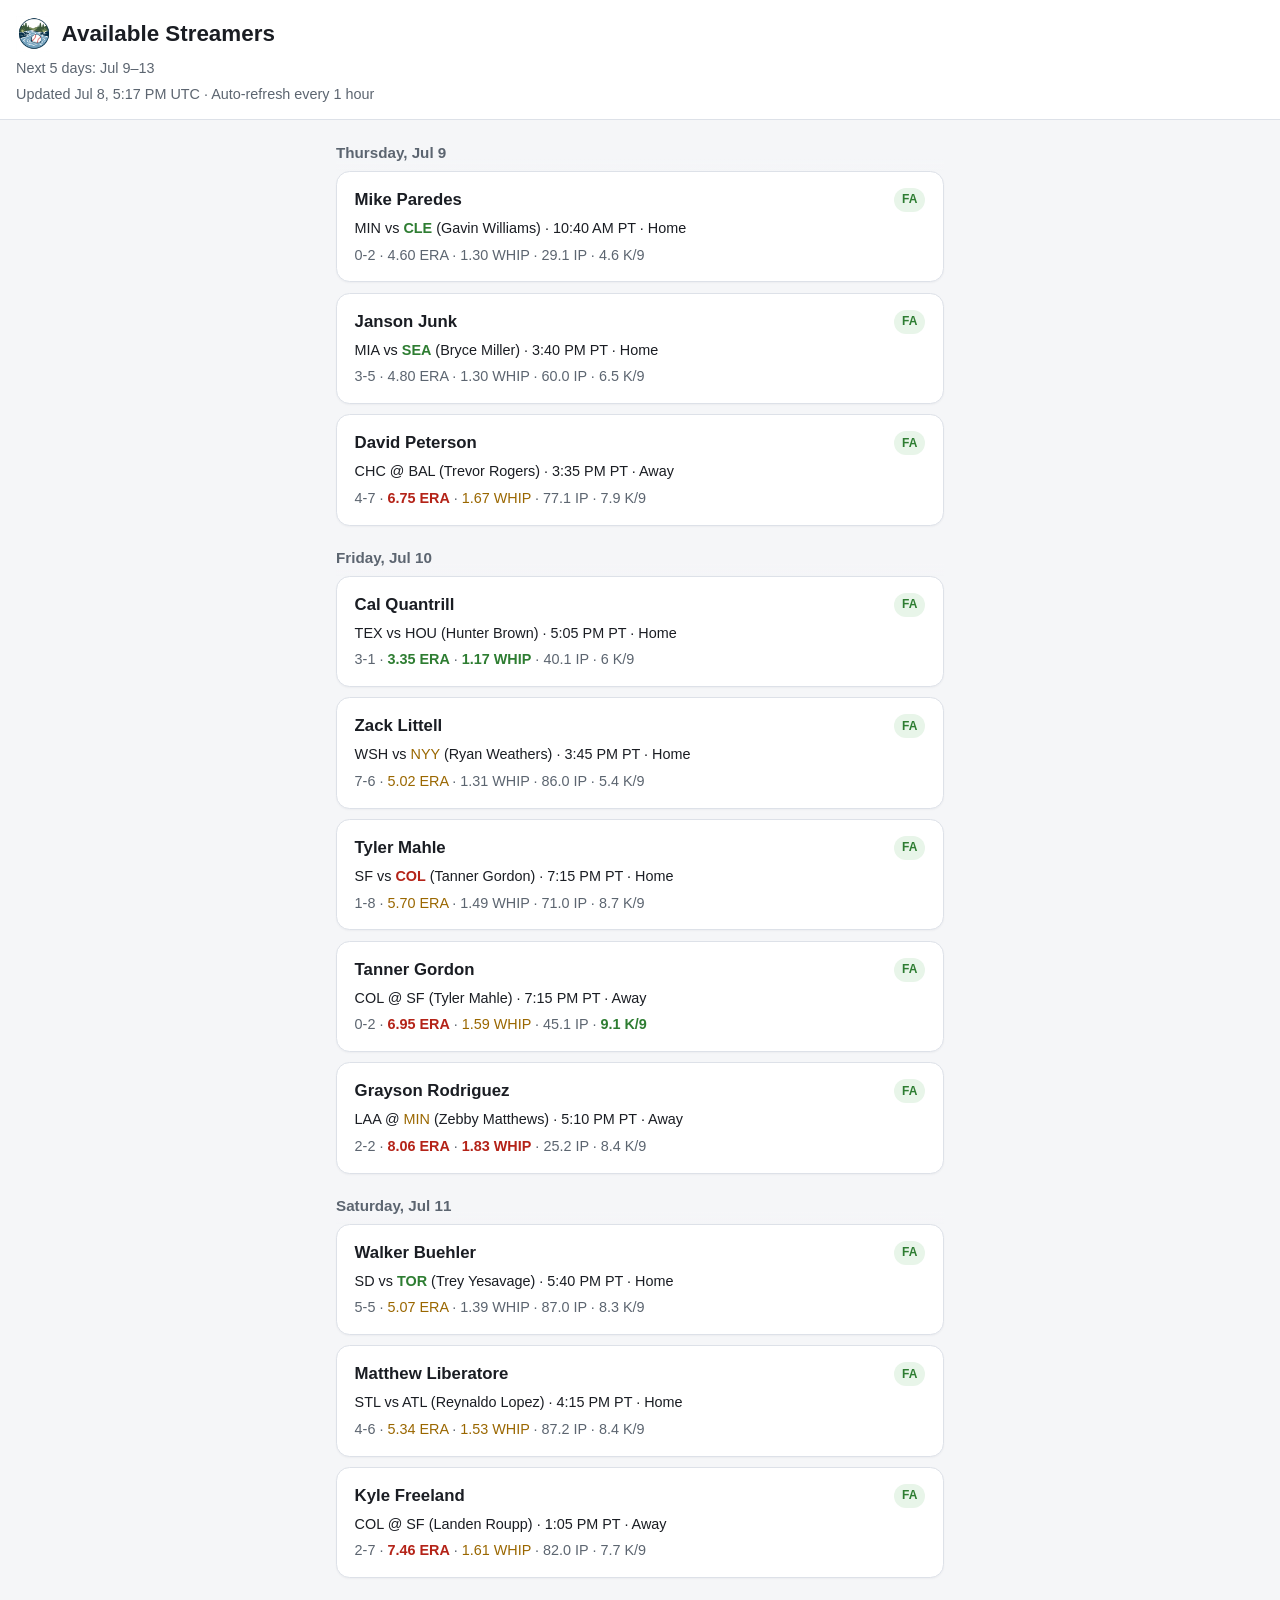
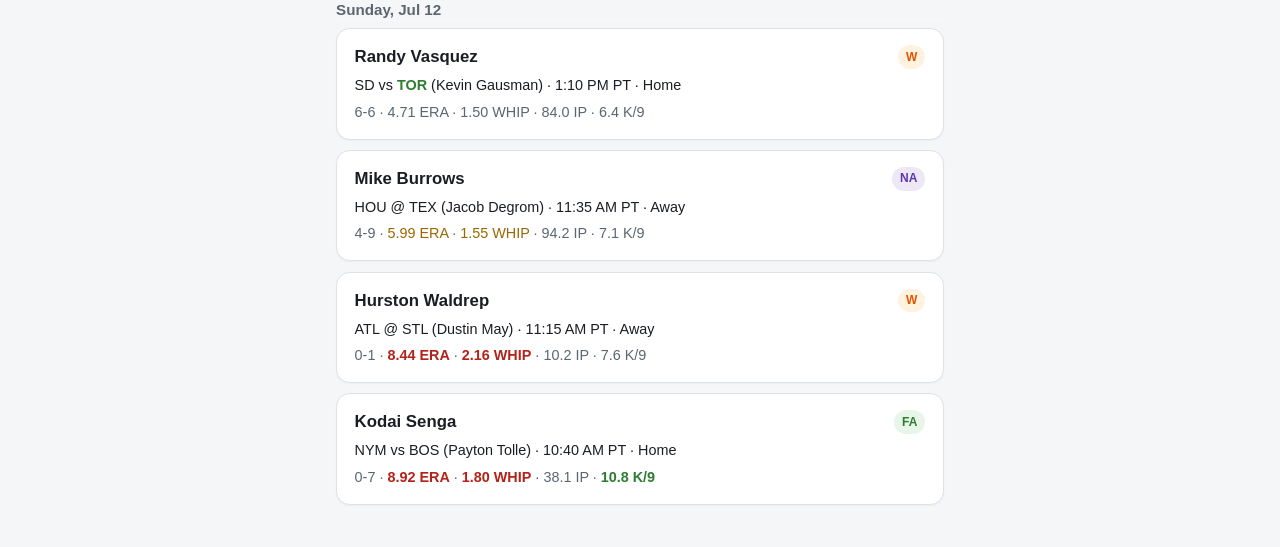
==== commit e498de91: "Clean up" ====
--- a/docs/index.html
+++ b/docs/index.html
@@ -6,7 +6,6 @@
   <title>Available Streamers</title>
   <link rel="icon" href="./static/baseball-streamer-logo.png" type="image/png">
   <link rel="stylesheet" href="./static/style.css">
-  <script src="./js/config.js"></script>
 </head>
 <body>
   <header class="page-header">
--- a/docs/static/style.css
+++ b/docs/static/style.css
@@ -70,23 +70,6 @@
   color: var(--muted);
 }
 
-.refresh-btn {
-  border: 1px solid var(--border);
-  background: var(--card);
-  color: var(--accent);
-  border-radius: 999px;
-  padding: 0.45rem 0.9rem;
-  font-size: 0.9rem;
-  font-weight: 600;
-  cursor: pointer;
-  min-height: 2.5rem;
-}
-
-.refresh-btn:disabled {
-  opacity: 0.6;
-  cursor: wait;
-}
-
 main {
   padding: 0.75rem 1rem 2rem;
   max-width: 640px;
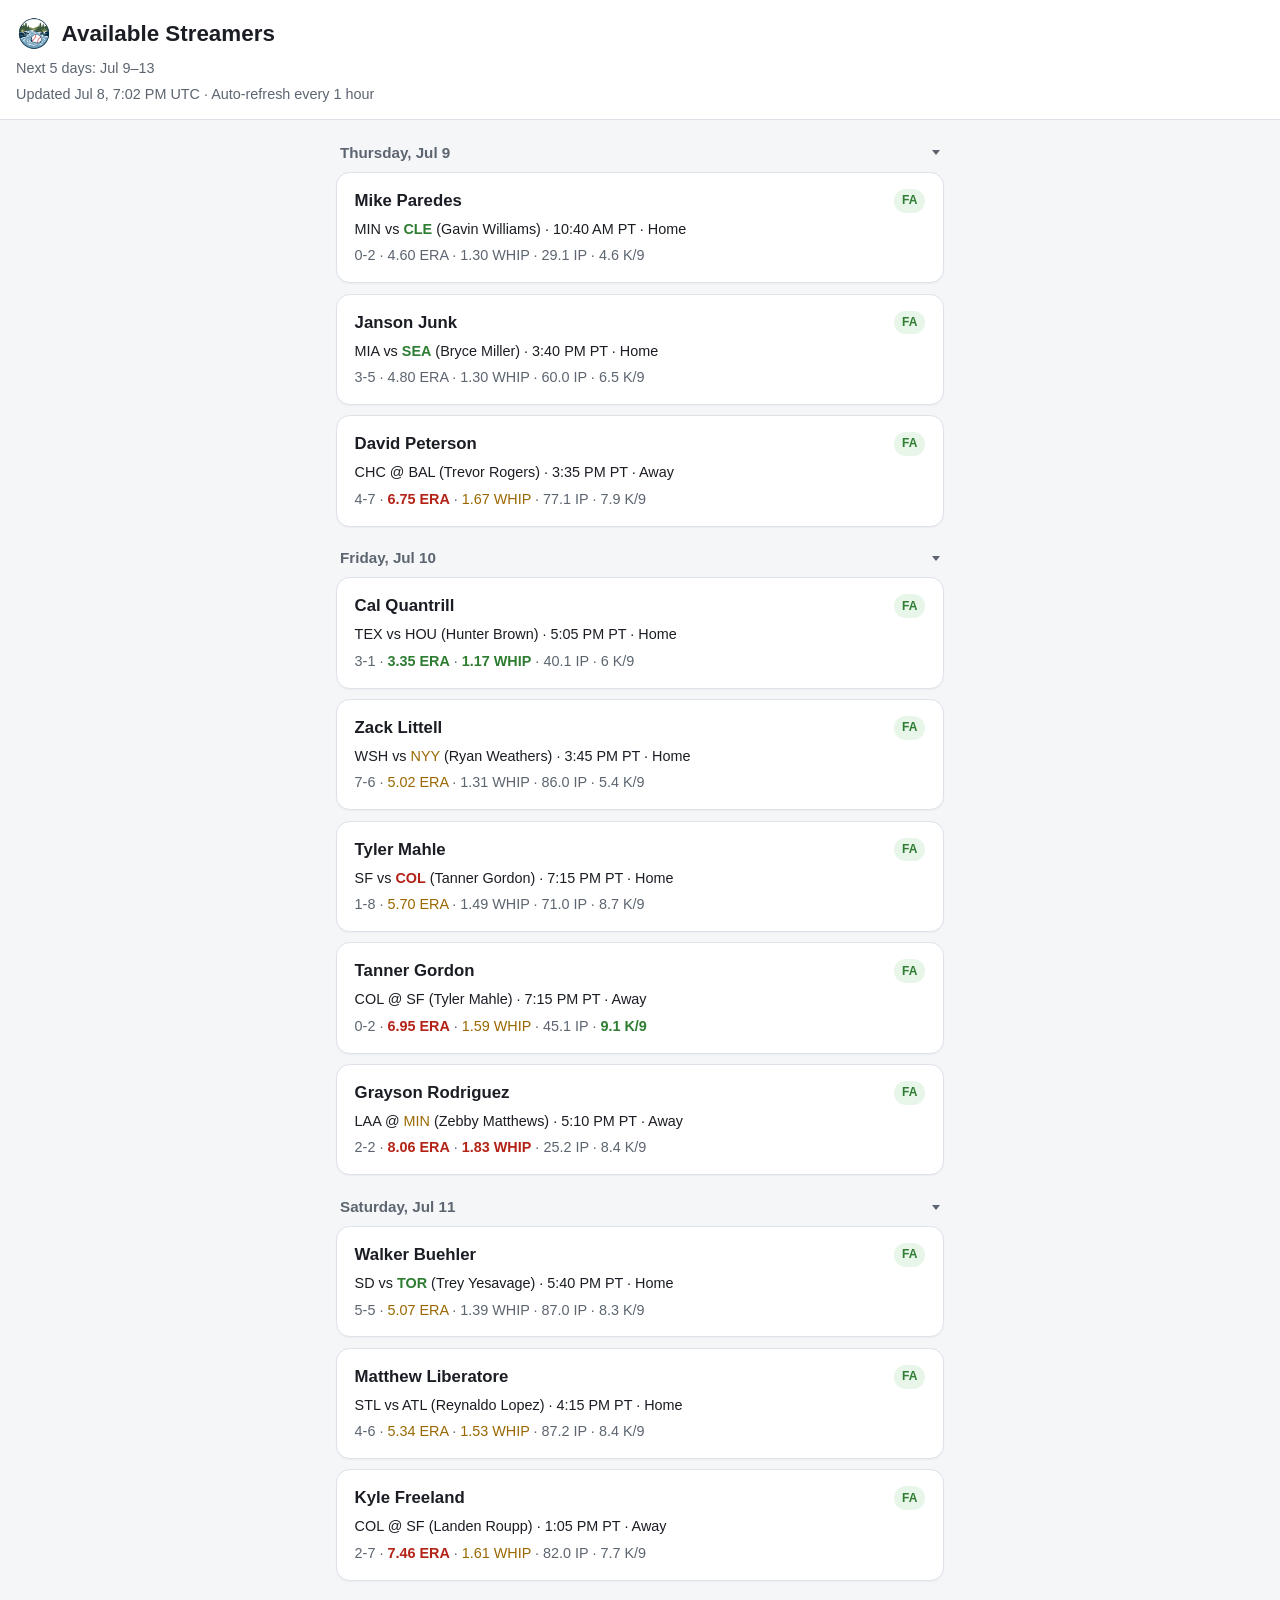
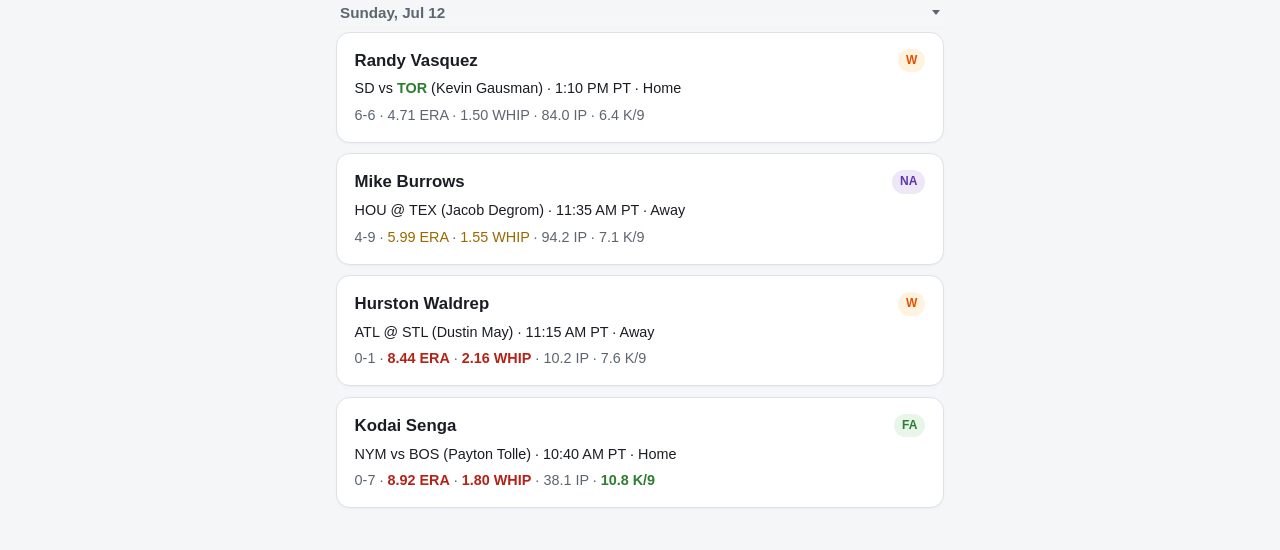
==== commit 52c52292: "sync html" ====
--- a/docs/index.html
+++ b/docs/index.html
@@ -4,15 +4,19 @@
   <meta charset="utf-8">
   <meta name="viewport" content="width=device-width, initial-scale=1">
   <title>Available Streamers</title>
+  
   <link rel="icon" href="./static/baseball-streamer-logo.png" type="image/png">
   <link rel="stylesheet" href="./static/style.css">
+  
 </head>
 <body>
   <header class="page-header">
     <div class="header-top">
       <div class="header-brand">
         <img
+          
           src="./static/baseball-streamer-logo.png"
+          
           alt=""
           class="header-logo"
           width="36"
@@ -20,6 +24,7 @@
         >
         <h1>Available Streamers</h1>
       </div>
+      
     </div>
     <p id="date-range" class="date-range"></p>
     <p id="meta" class="meta"></p>
@@ -30,9 +35,11 @@
   </main>
 
   <script>
+    const DEPLOY_MODE = "pages";
     const contentEl = document.getElementById("content");
     const dateRangeEl = document.getElementById("date-range");
     const metaEl = document.getElementById("meta");
+    const refreshBtn = document.getElementById("refresh-btn");
 
     const AVAIL_LABELS = {
       free_agent: "FA",
@@ -179,20 +186,16 @@
     }
 
     function renderPitchers(data) {
-      dateRangeEl.textContent = data.date_range
-        ? `Next ${data.days} days: ${data.date_range}`
-        : "";
-
-      const updated = data.cached_at ? `Updated ${formatCachedAt(data.cached_at)}` : "";
-      const schedule = " · Auto-refresh every 1 hour";
-      metaEl.textContent = updated ? `${updated}${schedule}` : `No data loaded yet${schedule}`;
-
-      contentEl.innerHTML = "";
+      renderMeta(data);
+
       if (data.warnings && data.warnings.length) {
         const warn = document.createElement("div");
         warn.className = "warnings";
         warn.textContent = data.warnings.join(" ");
+        contentEl.innerHTML = "";
         contentEl.appendChild(warn);
+      } else {
+        contentEl.innerHTML = "";
       }
 
       const pitchers = data.pitchers || [];
@@ -206,17 +209,52 @@
 
       let currentDate = null;
       let section = null;
+      let sectionBody = null;
+      let dayIndex = 0;
 
       for (const p of pitchers) {
         if (p.date !== currentDate) {
           currentDate = p.date;
+          dayIndex += 1;
+
           section = document.createElement("section");
           section.className = "day-section";
 
           const heading = document.createElement("h2");
           heading.className = "day-heading";
-          heading.textContent = formatDateHeader(p.date);
+          const toggle = document.createElement("button");
+          toggle.type = "button";
+          toggle.className = "day-toggle";
+          toggle.setAttribute("aria-expanded", "true");
+
+          const bodyId = `day-body-${dayIndex}`;
+          toggle.setAttribute("aria-controls", bodyId);
+
+          const title = document.createElement("span");
+          title.className = "day-title";
+          title.textContent = formatDateHeader(p.date);
+
+          const caret = document.createElement("span");
+          caret.className = "day-caret";
+          caret.setAttribute("aria-hidden", "true");
+
+          toggle.appendChild(title);
+          toggle.appendChild(caret);
+          heading.appendChild(toggle);
           section.appendChild(heading);
+
+          sectionBody = document.createElement("div");
+          sectionBody.id = bodyId;
+          sectionBody.className = "day-body";
+          section.appendChild(sectionBody);
+
+          const daySection = section;
+          const dayBody = sectionBody;
+          toggle.addEventListener("click", () => {
+            const isCollapsed = daySection.classList.toggle("is-collapsed");
+            toggle.setAttribute("aria-expanded", String(!isCollapsed));
+            dayBody.hidden = isCollapsed;
+          });
 
           contentEl.appendChild(section);
         }
@@ -258,8 +296,36 @@
         card.appendChild(top);
         card.appendChild(matchup);
         card.appendChild(stats);
-        section.appendChild(card);
-      }
+        sectionBody.appendChild(card);
+      }
+    }
+
+    let currentData = null;
+
+    function renderMeta(data, { refreshing = false, error = "" } = {}) {
+      dateRangeEl.textContent = data.date_range
+        ? `Next ${data.days} days: ${data.date_range}`
+        : "";
+
+      if (DEPLOY_MODE === "pages") {
+        const updated = data.cached_at ? `Updated ${formatCachedAt(data.cached_at)}` : "";
+        const schedule = " · Auto-refresh every 1 hour";
+        metaEl.textContent = updated ? `${updated}${schedule}` : `No data loaded yet${schedule}`;
+        metaEl.classList.remove("is-refreshing", "is-refresh-error");
+        return;
+      }
+
+      const cachedLabel = data.cached ? "Cached" : "Fresh";
+      const updated = data.cached_at ? ` · Updated ${formatCachedAt(data.cached_at)}` : "";
+      let suffix = "";
+      if (refreshing) {
+        suffix = " · Refreshing…";
+      } else if (error) {
+        suffix = ` · Refresh failed: ${error}`;
+      }
+      metaEl.textContent = `${cachedLabel}${updated}${suffix}`;
+      metaEl.classList.toggle("is-refreshing", refreshing);
+      metaEl.classList.toggle("is-refresh-error", Boolean(error));
     }
 
     function pitchersUrl() {
@@ -268,7 +334,7 @@
       return `${base}?t=${hourBucket}`;
     }
 
-    async function fetchPitchers() {
+    async function fetchPitchersJson() {
       const resp = await fetch(pitchersUrl());
       const text = await resp.text();
       let data;
@@ -283,17 +349,73 @@
       return data;
     }
 
-    async function loadPitchers() {
-      contentEl.innerHTML = '<p class="loading">Loading pitchers…</p>';
+    async function loadPitchers(refresh = false) {
+      if (DEPLOY_MODE === "pages") {
+        contentEl.innerHTML = '<p class="loading">Loading pitchers…</p>';
+        try {
+          const data = await fetchPitchersJson();
+          renderPitchers(data);
+        } catch (err) {
+          contentEl.innerHTML = `<p class="error">${err.message}</p>`;
+        }
+        return;
+      }
+
+      const showStale = refresh && currentData !== null;
+      refreshBtn.disabled = true;
+      refreshBtn.classList.toggle("is-refreshing", showStale);
+
+      let timer = null;
+      if (!showStale) {
+        const started = Date.now();
+        timer = setInterval(() => {
+          const secs = Math.floor((Date.now() - started) / 1000);
+          const hint = secs < 10
+            ? "Loading pitchers…"
+            : secs < 60
+              ? `Loading pitchers… (${secs}s — first load can take up to 2 minutes)`
+              : `Still loading… (${secs}s — fetching Yahoo availability for probable starters)`;
+          contentEl.innerHTML = `<p class="loading">${hint}</p>`;
+        }, 1000);
+        contentEl.innerHTML = '<p class="loading">Loading pitchers…</p>';
+      } else {
+        renderMeta(currentData, { refreshing: true });
+      }
+
       try {
-        const data = await fetchPitchers();
+        const url = refresh ? "/api/pitchers?refresh=1" : "/api/pitchers";
+        const resp = await fetch(url);
+        const text = await resp.text();
+        let data;
+        try {
+          data = JSON.parse(text);
+        } catch (_) {
+          throw new Error("Server returned an invalid response. Check the terminal for errors.");
+        }
+        if (!resp.ok) {
+          throw new Error(data.error || "Failed to load pitchers");
+        }
+        currentData = data;
         renderPitchers(data);
       } catch (err) {
-        contentEl.innerHTML = `<p class="error">${err.message}</p>`;
-      }
-    }
-
-    loadPitchers();
+        if (showStale) {
+          renderMeta(currentData, { error: err.message });
+        } else {
+          contentEl.innerHTML = `<p class="error">${err.message}</p>`;
+        }
+      } finally {
+        if (timer) clearInterval(timer);
+        refreshBtn.disabled = false;
+        refreshBtn.classList.remove("is-refreshing");
+      }
+    }
+
+    if (DEPLOY_MODE === "pages") {
+      loadPitchers();
+    } else {
+      refreshBtn.addEventListener("click", () => loadPitchers(true));
+      loadPitchers(false);
+    }
   </script>
 </body>
-</html>
+</html>
--- a/docs/static/style.css
+++ b/docs/static/style.css
@@ -70,6 +70,35 @@
   color: var(--muted);
 }
 
+.meta.is-refreshing {
+  color: var(--accent);
+}
+
+.meta.is-refresh-error {
+  color: var(--error);
+}
+
+.refresh-btn {
+  border: 1px solid var(--border);
+  background: var(--card);
+  color: var(--accent);
+  border-radius: 999px;
+  padding: 0.45rem 0.9rem;
+  font-size: 0.9rem;
+  font-weight: 600;
+  cursor: pointer;
+  min-height: 2.5rem;
+}
+
+.refresh-btn:disabled {
+  opacity: 0.6;
+  cursor: wait;
+}
+
+.refresh-btn.is-refreshing:disabled {
+  opacity: 1;
+}
+
 main {
   padding: 0.75rem 1rem 2rem;
   max-width: 640px;
@@ -107,11 +136,54 @@
   top: 5.5rem;
   z-index: 5;
   margin: 0;
-  padding: 0.65rem 0 0.45rem;
+  padding: 0.35rem 0 0.3rem;
+  background: linear-gradient(var(--bg) 70%, transparent);
+}
+
+.day-toggle {
+  width: 100%;
+  display: flex;
+  align-items: center;
+  justify-content: space-between;
+  gap: 0.75rem;
+  border: 0;
+  border-radius: 0.5rem;
+  background: transparent;
+  color: var(--muted);
+  cursor: pointer;
+  font: inherit;
   font-size: 0.95rem;
   font-weight: 700;
-  color: var(--muted);
-  background: linear-gradient(var(--bg) 70%, transparent);
+  padding: 0.3rem 0.25rem 0.2rem;
+  text-align: left;
+}
+
+.day-toggle:hover,
+.day-toggle:focus-visible {
+  color: var(--text);
+}
+
+.day-toggle:focus-visible {
+  outline: 2px solid var(--accent);
+  outline-offset: 2px;
+}
+
+.day-title {
+  min-width: 0;
+}
+
+.day-caret {
+  width: 0;
+  height: 0;
+  flex-shrink: 0;
+  border-left: 0.28rem solid transparent;
+  border-right: 0.28rem solid transparent;
+  border-top: 0.36rem solid currentColor;
+  transition: transform 120ms ease;
+}
+
+.day-section.is-collapsed .day-caret {
+  transform: rotate(-90deg);
 }
 
 .pitcher-card {
